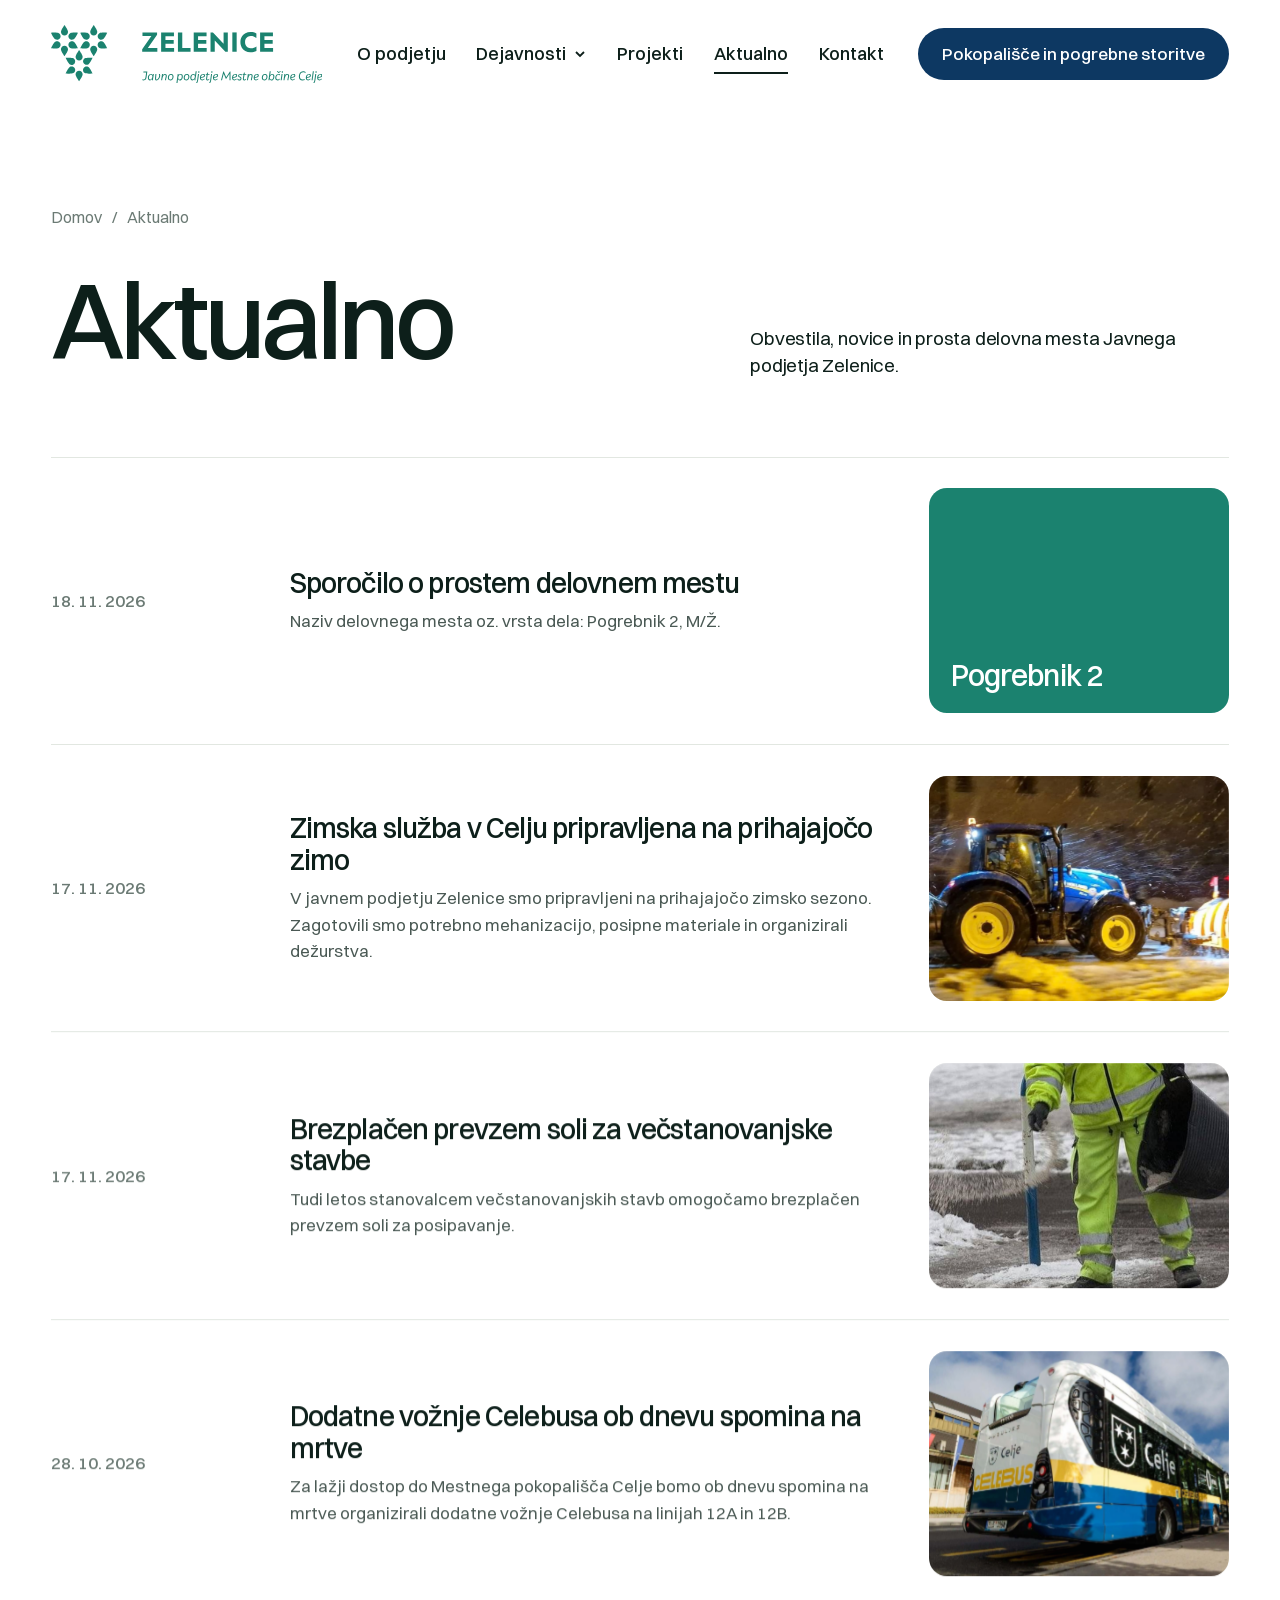
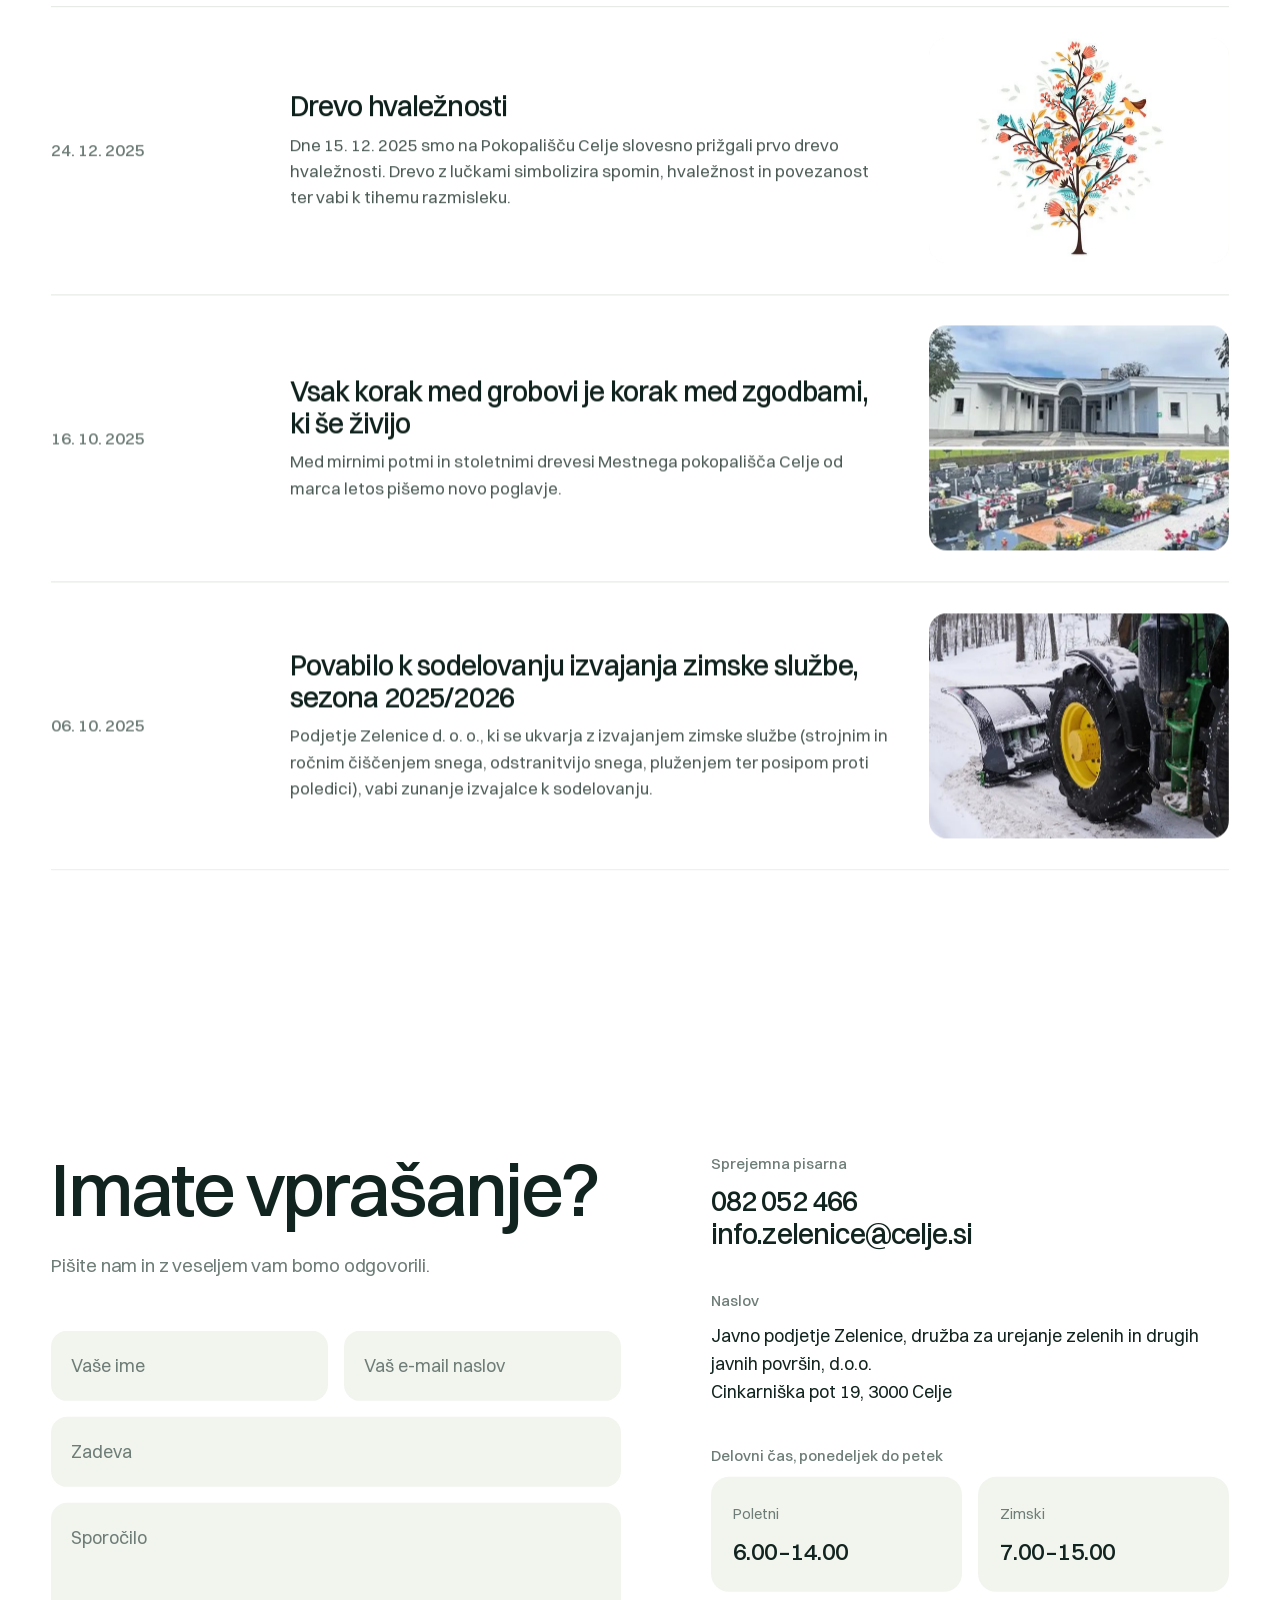
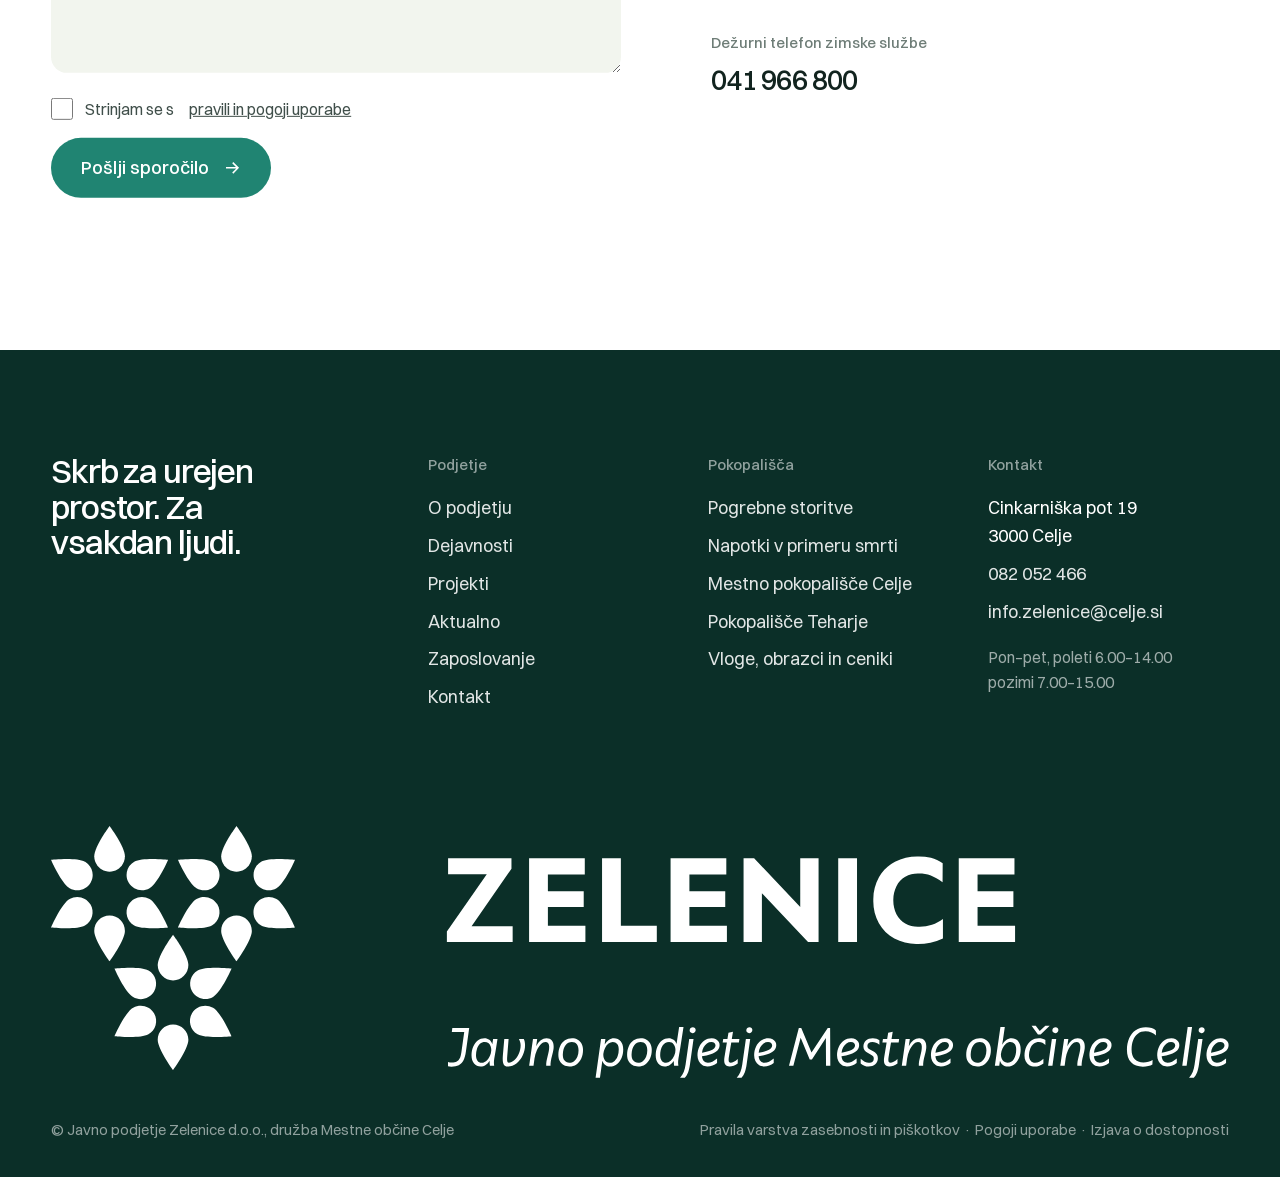
==== site/aktualno.html @ 33d01245 "Zelenice website redesign pitch Static multi-page site (home, o podjetju, dejavnosti, projekti, aktu" ====
<!doctype html>
<html lang="sl" class="no-js">
<head>
<meta charset="utf-8">
<meta name="viewport" content="width=device-width,initial-scale=1">
<title>Aktualno · Zelenice</title>
<meta name="description" content="Javno podjetje Zelenice d.o.o., družba Mestne občine Celje za urejanje zelenih in javnih površin.">
<meta name="robots" content="noindex">
<link rel="icon" href="assets/img/favicon.svg" type="image/svg+xml">
<link rel="preload" href="assets/fonts/switzer-500.woff2" as="font" type="font/woff2" crossorigin>
<link rel="stylesheet" href="assets/css/style.css">
<script>document.documentElement.classList.remove('no-js');if(matchMedia('(prefers-reduced-motion: reduce)').matches)document.documentElement.classList.add('reduce')</script>
</head>
<body class="">

<a class="skip" href="#vsebina" style="position:absolute;left:-9999px">Skoči na vsebino</a>
<header class="hdr light" id="hdr">
  <a class="logo" href="index.html" aria-label="Zelenice, domov"><svg aria-hidden="true" xmlns="http://www.w3.org/2000/svg" viewBox="45.471 58.114 439.482 93.962">
    <g fill="currentColor">
      <path d="M 0,0 11.169,16.065 H 0.336 v 4.46 H 18.078 V 17.607 L 6.91,1.507 h 11.5 v -4.46 l -18.41,0 z" transform="matrix(1.3333333,0,0,-1.3333333,193.20813,97.508533)"/>
      <path d="M 0,0 H 15.592 V -4.561 H 5.262 v -4.665 h 10.03 v -4.427 H 5.265 v -5.266 h 10.5 V -23.48 L 0,-23.48 Z" transform="matrix(1.3333333,0,0,-1.3333333,223.8868,70.140533)"/>
      <path d="m 0,0 h 5.266 v -18.915 h 10.061 v -4.561 H 0 Z" transform="matrix(1.3333333,0,0,-1.3333333,251.12013,70.140533)"/>
      <path d="M 0,0 H 15.6 V -4.561 H 5.27 V -9.226 H 15.3 v -4.427 H 5.268 v -5.266 h 10.5 V -23.48 L 0,-23.48 Z" transform="matrix(1.3333333,0,0,-1.3333333,276.6948,70.140533)"/>
      <path d="M 0,0 V -13.684 H -5.131 V 9.793 H -2.18 L 10.733,-3.891 V 9.793 h 5.131 v -23.477 h -2.952 z" transform="matrix(1.3333333,0,0,-1.3333333,310.7748,83.196533)"/>
      <path d="m 254.443,100.939 h 5.265 V 77.463 h -5.265 z" transform="matrix(1.3333333,0,0,-1.3333333,0,204.724)"/>
      <path d="m 0,0 c -1.822,0.974 -3.324,2.453 -4.326,4.26 -1.076,1.991 -1.614,4.228 -1.56,6.49 -0.049,2.263 0.507,4.497 1.61,6.473 1.043,1.826 2.593,3.311 4.462,4.275 1.992,1.016 4.203,1.528 6.439,1.491 1.219,0.021 2.435,-0.108 3.622,-0.385 1.165,-0.328 2.273,-0.831 3.287,-1.492 l -0.035,-5.367 c -1.01,0.771 -2.114,1.409 -3.285,1.9 C 9.083,18.041 7.89,18.228 6.693,18.198 5.419,18.221 4.163,17.902 3.054,17.275 1.997,16.666 1.141,15.763 0.589,14.675 -0.016,13.458 -0.316,12.111 -0.284,10.752 -0.316,9.392 -0.017,8.045 0.589,6.827 1.141,5.739 1.997,4.836 3.054,4.227 4.163,3.599 5.419,3.281 6.693,3.304 c 2.481,-0.1 4.921,0.659 6.908,2.147 V 0.018 c -1.124,-0.509 -2.296,-0.903 -3.5,-1.174 -1.232,-0.239 -2.485,-0.351 -3.74,-0.335 -2.21,-0.043 -4.396,0.47 -6.356,1.492" transform="matrix(1.3333333,0,0,-1.3333333,360.20547,100.1232)"/>
      <path d="M 0,0 H 15.595 V -4.561 H 5.265 v -4.665 h 10.029 v -4.427 H 5.265 v -5.266 h 10.5 V -23.48 L 0,-23.48 Z" transform="matrix(1.3333333,0,0,-1.3333333,384.24413,70.140533)"/>
      <path d="m 0,0 c 0,-2.37 1.921,-4.292 4.292,-4.292 2.37,0 4.291,1.922 4.291,4.292 0,2.683 -4.292,8.483 -4.292,8.483 C 4.291,8.483 0,2.683 0,0" transform="matrix(1.3333333,0,0,-1.3333333,108.97347,69.424533)"/>
      <path d="m 0,0 c 0,2.37 -1.921,4.292 -4.292,4.292 -2.37,0 -4.291,-1.922 -4.291,-4.292 0,-2.678 4.291,-8.483 4.291,-8.483 0,0 4.292,5.8 4.292,8.483" transform="matrix(1.3333333,0,0,-1.3333333,120.41747,97.264533)"/>
      <path d="m 0,0 c 2.052,1.185 2.755,3.81 1.57,5.862 -1.185,2.052 -3.81,2.755 -5.862,1.57 -2.319,-1.339 -5.2,-7.958 -5.2,-7.958 0,0 7.173,-0.813 9.493,0.525" transform="matrix(1.3333333,0,0,-1.3333333,105.4988,95.2632)"/>
      <path d="m 0,0 c -2.044,-1.199 -2.73,-3.828 -1.531,-5.872 1.188,-2.025 3.781,-2.72 5.822,-1.56 2.32,1.339 5.2,7.958 5.2,7.958 0,0 -7.173,0.813 -9.492,-0.525" transform="matrix(1.3333333,0,0,-1.3333333,123.88813,71.429867)"/>
      <path d="m 0,0 c -2.053,1.186 -4.678,0.483 -5.864,-1.569 -1.185,-2.053 -0.483,-4.678 1.57,-5.864 2.319,-1.339 9.492,-0.525 9.492,-0.525 0,0 -2.882,6.619 -5.2,7.958" transform="matrix(1.3333333,0,0,-1.3333333,129.61347,85.352533)"/>
      <path d="m 0,0 c 2.052,-1.185 4.677,-0.482 5.862,1.57 1.185,2.052 0.482,4.677 -1.57,5.862 -2.32,1.339 -9.493,0.525 -9.493,0.525 0,0 2.882,-6.619 5.2,-7.958" transform="matrix(1.3333333,0,0,-1.3333333,99.776133,81.340533)"/>
      <path d="m 0,0 c 0,-2.37 1.921,-4.292 4.292,-4.292 2.37,0 4.291,1.922 4.291,4.292 0,2.678 -4.292,8.483 -4.292,8.483 C 4.291,8.483 0,2.683 0,0" transform="matrix(1.3333333,0,0,-1.3333333,85.2868,110.03387)"/>
      <path d="m 0,0 c 0,2.37 -1.921,4.292 -4.292,4.292 -2.37,0 -4.291,-1.922 -4.291,-4.292 0,-2.678 4.292,-8.484 4.292,-8.484 0,0 4.291,5.806 4.291,8.484" transform="matrix(1.3333333,0,0,-1.3333333,96.7308,137.8792)"/>
      <path d="m 0,0 c 2.06,1.171 2.781,3.79 1.61,5.851 -1.17,2.06 -3.79,2.781 -5.85,1.61 -0.017,-0.009 -0.034,-0.019 -0.051,-0.029 -2.32,-1.339 -5.2,-7.958 -5.2,-7.958 0,0 7.173,-0.813 9.492,0.525" transform="matrix(1.3333333,0,0,-1.3333333,81.812133,135.87387)"/>
      <path d="m 0,0 c -2.044,-1.199 -2.729,-3.828 -1.531,-5.872 1.188,-2.025 3.781,-2.72 5.822,-1.56 2.32,1.339 5.2,7.958 5.2,7.958 0,0 -7.173,0.813 -9.492,-0.525" transform="matrix(1.3333333,0,0,-1.3333333,100.2068,112.0392)"/>
      <path d="m 0,0 c -2.044,1.199 -4.673,0.514 -5.872,-1.531 -1.199,-2.044 -0.514,-4.673 1.53,-5.872 0.017,-0.01 0.034,-0.019 0.051,-0.029 2.32,-1.339 9.492,-0.525 9.492,-0.525 0,0 -2.882,6.619 -5.2,7.958" transform="matrix(1.3333333,0,0,-1.3333333,105.92813,125.96187)"/>
      <path d="M 0,0 C 2.044,-1.199 4.673,-0.514 5.872,1.53 7.071,3.575 6.386,6.204 4.342,7.403 4.325,7.413 4.308,7.422 4.291,7.432 1.972,8.771 -5.201,7.957 -5.201,7.957 c 0,0 2.882,-6.618 5.2,-7.958" transform="matrix(1.3333333,0,0,-1.3333333,76.0908,121.9512)"/>
      <path d="m 0,0 c 0,-2.37 1.921,-4.292 4.292,-4.292 2.37,0 4.291,1.922 4.291,4.292 0,2.683 -4.291,8.483 -4.291,8.483 C 4.292,8.483 0,2.683 0,0" transform="matrix(1.3333333,0,0,-1.3333333,61.601467,69.424533)"/>
      <path d="M 0,0 C 0,2.37 -1.921,4.292 -4.291,4.292 -6.662,4.292 -8.583,2.37 -8.583,0 c 0,-2.678 4.292,-8.483 4.292,-8.483 0,0 4.291,5.8 4.291,8.483" transform="matrix(1.3333333,0,0,-1.3333333,73.045467,97.264533)"/>
      <path d="m 0,0 c 2.053,1.185 2.756,3.81 1.57,5.863 -1.185,2.052 -3.809,2.755 -5.862,1.57 -2.318,-1.339 -5.2,-7.958 -5.2,-7.958 0,0 7.173,-0.813 9.492,0.525" transform="matrix(1.3333333,0,0,-1.3333333,58.1268,95.2632)"/>
      <path d="m 0,0 c -2.052,-1.185 -2.755,-3.81 -1.57,-5.862 1.185,-2.052 3.81,-2.755 5.862,-1.57 2.319,1.339 5.2,7.958 5.2,7.958 0,0 -7.173,0.813 -9.493,-0.525" transform="matrix(1.3333333,0,0,-1.3333333,76.521467,71.429867)"/>
      <path d="m 0,0 c -2.052,1.185 -4.677,0.482 -5.862,-1.57 -1.185,-2.052 -0.482,-4.677 1.57,-5.862 2.32,-1.339 9.493,-0.525 9.493,-0.525 0,0 -2.882,6.619 -5.2,7.958" transform="matrix(1.3333333,0,0,-1.3333333,82.2428,85.352533)"/>
      <path d="M 0,0 C 2.044,-1.199 4.673,-0.514 5.872,1.531 7.071,3.575 6.386,6.204 4.342,7.403 4.325,7.413 4.308,7.422 4.291,7.432 1.973,8.771 -5.2,7.957 -5.2,7.957 c 0,0 2.882,-6.619 5.2,-7.958" transform="matrix(1.3333333,0,0,-1.3333333,52.404133,81.340533)"/>
      <path d="m 0,0 v 1.163 c 0.342,-0.11 0.705,-0.166 1.087,-0.166 0.564,0 1.022,0.096 1.375,0.287 0.352,0.192 0.629,0.496 0.831,0.914 0.201,0.418 0.352,0.99 0.453,1.714 l 0.8,5.68 H 1.072 l 0.136,1.073 H 5.937 L 5.015,4.094 C 4.874,3.026 4.64,2.186 4.312,1.571 3.985,0.957 3.552,0.519 3.013,0.257 2.475,-0.005 1.787,-0.136 0.952,-0.136 0.579,-0.136 0.262,-0.091 0,0" transform="matrix(1.3333333,0,0,-1.3333333,193.62427,147.74627)"/>
      <path d="M 0,0 C 0.483,0.523 0.816,1.143 0.997,1.858 L 1.103,2.553 1.118,2.795 C 1.118,3.177 1.047,3.54 0.907,3.882 0.766,4.225 0.559,4.502 0.287,4.713 0.015,4.925 -0.307,5.03 -0.68,5.03 -1.213,5.03 -1.667,4.858 -2.039,4.517 -2.412,4.174 -2.691,3.719 -2.877,3.149 -3.064,2.58 -3.157,1.964 -3.157,1.299 c 0,-0.624 0.136,-1.128 0.408,-1.511 0.272,-0.383 0.66,-0.573 1.163,-0.573 0.574,0 1.103,0.262 1.586,0.785 m -3.701,-1.005 c -0.473,0.56 -0.71,1.322 -0.71,2.289 0,0.866 0.154,1.666 0.461,2.402 0.307,0.735 0.735,1.319 1.284,1.752 0.549,0.433 1.176,0.65 1.881,0.65 0.523,0 0.974,-0.147 1.352,-0.439 0.377,-0.292 0.657,-0.7 0.838,-1.223 L 1.632,5.892 H 2.855 L 2.417,3.036 C 2.327,2.492 2.23,1.948 2.13,1.405 2.06,1.012 1.997,0.635 1.941,0.271 1.886,-0.091 1.858,-0.418 1.858,-0.71 c 0,-0.332 0.025,-0.644 0.076,-0.936 H 0.74 c -0.06,0.352 -0.09,0.705 -0.09,1.057 l 0.015,0.362 C 0.353,-0.73 -0.02,-1.125 -0.453,-1.412 c -0.433,-0.287 -0.906,-0.431 -1.42,-0.431 -0.745,0 -1.355,0.28 -1.828,0.838" transform="matrix(1.3333333,0,0,-1.3333333,208.2864,145.42987)"/>
      <path d="m 0,0 c -0.211,0.337 -0.317,0.889 -0.317,1.653 0,0.292 0.015,0.625 0.045,0.997 L 0.121,7.213 H 1.329 L 0.967,2.65 C 0.926,2.218 0.906,1.83 0.906,1.487 0.906,1.145 0.944,0.9 1.02,0.755 1.095,0.608 1.224,0.536 1.405,0.536 c 0.483,0 0.982,0.227 1.495,0.68 0.514,0.453 0.942,1.057 1.284,1.812 0.342,0.755 0.514,1.551 0.514,2.387 0,0.584 -0.156,1.183 -0.469,1.798 H 5.574 C 5.815,6.719 5.937,6.149 5.937,5.506 5.937,4.519 5.722,3.56 5.294,2.628 4.866,1.696 4.275,0.941 3.52,0.362 2.764,-0.217 1.928,-0.507 1.012,-0.507 0.549,-0.507 0.211,-0.338 0,0" transform="matrix(1.3333333,0,0,-1.3333333,214.46933,147.1916)"/>
      <path d="M 0,0 H 1.178 L 0.892,-2.07 c 0.362,0.725 0.79,1.284 1.283,1.676 0.494,0.394 1.033,0.59 1.617,0.59 0.654,0 1.15,-0.204 1.488,-0.612 C 5.617,-0.823 5.786,-1.385 5.786,-2.1 5.786,-2.473 5.753,-2.833 5.687,-3.18 5.622,-3.527 5.514,-3.988 5.363,-4.562 5.202,-5.187 5.081,-5.718 5,-6.156 4.919,-6.594 4.889,-7.055 4.91,-7.538 H 3.701 c -0.02,0.463 0.005,0.893 0.076,1.292 0.07,0.397 0.181,0.893 0.332,1.487 0.141,0.534 0.246,0.988 0.317,1.36 0.071,0.373 0.106,0.765 0.106,1.178 0,0.907 -0.358,1.36 -1.073,1.36 -0.413,0 -0.831,-0.209 -1.253,-0.627 C 1.783,-1.906 1.41,-2.47 1.088,-3.18 0.766,-3.89 0.544,-4.668 0.423,-5.514 L 0.151,-7.538 h -1.223 z" transform="matrix(1.3333333,0,0,-1.3333333,225.34493,137.5744)"/>
      <path d="M 0,0 C 0.393,0.297 0.7,0.707 0.922,1.231 1.143,1.755 1.254,2.334 1.254,2.968 1.254,3.684 1.098,4.262 0.786,4.705 0.474,5.148 0.01,5.37 -0.604,5.37 -1.339,5.37 -1.933,5.061 -2.386,4.441 -2.84,3.821 -3.091,2.998 -3.142,1.972 c -0.03,-0.716 0.114,-1.297 0.431,-1.745 0.317,-0.449 0.778,-0.672 1.382,-0.672 0.493,0 0.936,0.148 1.329,0.445 m -2.908,-1.103 c -0.468,0.267 -0.833,0.647 -1.095,1.141 -0.262,0.493 -0.393,1.077 -0.393,1.752 0,0.897 0.162,1.694 0.484,2.395 0.322,0.699 0.773,1.248 1.352,1.646 0.579,0.398 1.241,0.597 1.986,0.597 0.604,0 1.138,-0.134 1.601,-0.401 C 1.49,5.76 1.853,5.375 2.115,4.871 2.377,4.368 2.508,3.784 2.508,3.119 2.508,2.243 2.347,1.452 2.024,0.748 1.702,0.043 1.251,-0.509 0.672,-0.906 0.093,-1.305 -0.564,-1.503 -1.299,-1.503 c -0.604,0 -1.14,0.134 -1.609,0.4" transform="matrix(1.3333333,0,0,-1.3333333,240.67173,145.88293)"/>
      <path d="M 0,0 C 0.377,0.342 0.665,0.795 0.861,1.359 1.058,1.923 1.156,2.542 1.156,3.217 1.156,3.842 1.009,4.345 0.717,4.728 0.425,5.11 0.013,5.302 -0.521,5.302 -0.924,5.302 -1.317,5.153 -1.699,4.856 -2.082,4.559 -2.404,4.156 -2.666,3.647 -2.928,3.139 -3.089,2.583 -3.149,1.979 -3.16,1.918 -3.165,1.822 -3.165,1.691 c 0,-0.373 0.071,-0.727 0.212,-1.064 0.141,-0.338 0.347,-0.612 0.619,-0.823 0.272,-0.212 0.594,-0.318 0.967,-0.318 0.534,0 0.99,0.171 1.367,0.514 m -2.598,-1.148 c -0.378,0.282 -0.657,0.674 -0.839,1.178 l -0.664,-4.743 h -1.224 l 1.526,10.876 h 1.223 L -2.787,4.606 c 0.312,0.544 0.69,0.972 1.133,1.285 0.443,0.312 0.937,0.468 1.48,0.468 0.776,0 1.4,-0.28 1.873,-0.838 C 2.172,4.962 2.409,4.193 2.409,3.217 2.409,2.351 2.253,1.553 1.941,0.823 1.629,0.093 1.191,-0.489 0.627,-0.922 0.063,-1.354 -0.572,-1.571 -1.276,-1.571 c -0.504,0 -0.945,0.14 -1.322,0.423" transform="matrix(1.3333333,0,0,-1.3333333,255.80787,145.79187)"/>
      <path d="M 0,0 C 0.393,0.297 0.7,0.707 0.922,1.231 1.143,1.755 1.254,2.334 1.254,2.968 1.254,3.684 1.098,4.262 0.785,4.705 0.474,5.148 0.01,5.37 -0.604,5.37 -1.339,5.37 -1.933,5.061 -2.386,4.441 -2.84,3.821 -3.091,2.998 -3.142,1.972 c -0.03,-0.716 0.114,-1.297 0.431,-1.745 0.317,-0.449 0.778,-0.672 1.382,-0.672 0.493,0 0.936,0.148 1.329,0.445 m -2.908,-1.103 c -0.468,0.267 -0.833,0.647 -1.095,1.141 -0.262,0.493 -0.393,1.077 -0.393,1.752 0,0.897 0.162,1.694 0.484,2.395 0.322,0.699 0.773,1.248 1.352,1.646 0.579,0.398 1.241,0.597 1.986,0.597 0.604,0 1.138,-0.134 1.601,-0.401 C 1.49,5.76 1.853,5.375 2.115,4.871 2.377,4.368 2.508,3.784 2.508,3.119 2.508,2.243 2.347,1.452 2.024,0.748 1.702,0.043 1.251,-0.509 0.672,-0.906 0.094,-1.305 -0.564,-1.503 -1.299,-1.503 c -0.604,0 -1.14,0.134 -1.609,0.4" transform="matrix(1.3333333,0,0,-1.3333333,266.33067,145.88293)"/>
      <path d="m 0,0 c -0.429,-0.716 -0.643,-1.602 -0.643,-2.659 0,-0.624 0.144,-1.128 0.431,-1.511 0.287,-0.383 0.688,-0.573 1.201,-0.573 0.463,0 0.899,0.183 1.307,0.551 0.408,0.368 0.732,0.831 0.975,1.389 0.241,0.56 0.362,1.106 0.362,1.64 0,0.594 -0.161,1.115 -0.484,1.563 C 2.827,0.848 2.389,1.072 1.835,1.072 1.039,1.072 0.428,0.715 0,0 M 3.104,1.691 C 3.486,1.399 3.764,0.997 3.935,0.483 L 4.146,1.934 4.66,5.271 H 5.884 L 4.932,-0.922 C 4.861,-1.354 4.761,-1.929 4.63,-2.644 4.539,-3.127 4.474,-3.513 4.434,-3.8 4.393,-4.086 4.373,-4.376 4.373,-4.668 c 0,-0.241 0.024,-0.554 0.075,-0.936 H 3.255 C 3.194,-5.131 3.164,-4.673 3.164,-4.229 2.842,-4.724 2.467,-5.108 2.039,-5.386 1.611,-5.662 1.146,-5.801 0.642,-5.801 c -0.755,0 -1.368,0.28 -1.835,0.838 -0.469,0.56 -0.703,1.327 -0.703,2.304 0,0.856 0.154,1.651 0.46,2.387 0.308,0.735 0.739,1.319 1.292,1.752 0.554,0.433 1.183,0.65 1.888,0.65 0.524,0 0.977,-0.147 1.36,-0.439" transform="matrix(1.3333333,0,0,-1.3333333,273.67307,140.15253)"/>
      <path d="m 0,0 c -0.151,0.146 -0.227,0.325 -0.227,0.536 0,0.262 0.091,0.481 0.272,0.657 0.182,0.176 0.393,0.265 0.635,0.265 0.221,0 0.408,-0.076 0.558,-0.227 C 1.39,1.08 1.465,0.898 1.465,0.687 1.465,0.425 1.375,0.209 1.193,0.038 1.012,-0.134 0.801,-0.219 0.559,-0.219 0.337,-0.219 0.151,-0.146 0,0 m -1.889,-11.064 c 0.243,0.573 0.418,1.252 0.53,2.039 l 1.011,7.19 h 1.209 l -0.982,-7.01 c -0.131,-0.946 -0.305,-1.714 -0.521,-2.302 -0.216,-0.59 -0.526,-1.106 -0.929,-1.549 h -1.344 c 0.443,0.513 0.785,1.057 1.026,1.632" transform="matrix(1.3333333,0,0,-1.3333333,284.1144,135.12773)"/>
      <path d="M 0,0 C 1.027,0.382 1.541,0.876 1.541,1.479 1.541,1.741 1.442,1.971 1.246,2.167 1.05,2.363 0.761,2.462 0.378,2.462 -0.075,2.462 -0.488,2.331 -0.861,2.069 -1.233,1.807 -1.541,1.447 -1.782,0.989 -2.024,0.53 -2.175,0.02 -2.235,-0.544 -1.329,-0.413 -0.584,-0.232 0,0 m -2.991,1.147 c 0.343,0.726 0.816,1.302 1.42,1.73 0.604,0.428 1.284,0.643 2.04,0.643 0.472,0 0.876,-0.094 1.208,-0.281 C 2.009,3.054 2.261,2.814 2.432,2.522 2.604,2.23 2.688,1.918 2.688,1.586 2.688,1.002 2.487,0.503 2.085,0.09 1.682,-0.323 1.047,-0.68 0.182,-0.982 -0.544,-1.224 -1.354,-1.41 -2.251,-1.541 c 0.061,-0.584 0.237,-1.032 0.529,-1.345 0.292,-0.312 0.669,-0.468 1.133,-0.468 0.423,0 0.841,0.106 1.254,0.318 0.412,0.211 0.851,0.498 1.314,0.86 V -3.444 C 1.214,-4.089 0.308,-4.411 -0.74,-4.411 c -0.534,0 -1.01,0.136 -1.428,0.408 -0.418,0.272 -0.745,0.649 -0.981,1.133 -0.237,0.483 -0.355,1.032 -0.355,1.646 0,0.856 0.171,1.647 0.513,2.371" transform="matrix(1.3333333,0,0,-1.3333333,291.40613,142.00533)"/>
      <path d="m 0,0 c 0,-0.271 0.045,-0.471 0.136,-0.597 0.091,-0.126 0.236,-0.188 0.438,-0.188 0.544,0 1.203,0.352 1.979,1.056 V -0.967 C 2.2,-1.238 1.825,-1.45 1.428,-1.602 1.029,-1.752 0.635,-1.828 0.241,-1.828 c -0.986,0 -1.479,0.574 -1.479,1.723 0,0.301 0.024,0.598 0.075,0.89 l 0.68,4.11 h -1.179 l 0.151,0.997 h 1.179 L -0.046,7.598 1.224,7.915 0.892,5.892 H 3.021 L 2.885,4.895 H 0.74 L 0.061,0.755 C 0.02,0.483 0,0.231 0,0" transform="matrix(1.3333333,0,0,-1.3333333,298.354,145.42987)"/>
      <path d="m 0,0 c -0.151,0.146 -0.227,0.325 -0.227,0.536 0,0.262 0.091,0.481 0.272,0.657 0.182,0.176 0.393,0.265 0.635,0.265 0.221,0 0.408,-0.076 0.558,-0.227 C 1.39,1.08 1.465,0.898 1.465,0.687 1.465,0.425 1.375,0.209 1.193,0.038 1.012,-0.134 0.801,-0.219 0.559,-0.219 0.337,-0.219 0.151,-0.146 0,0 m -1.889,-11.064 c 0.243,0.573 0.418,1.252 0.53,2.039 l 1.011,7.19 h 1.209 l -0.982,-7.01 c -0.131,-0.946 -0.305,-1.714 -0.521,-2.302 -0.216,-0.59 -0.526,-1.106 -0.929,-1.549 h -1.344 c 0.443,0.513 0.785,1.057 1.026,1.632" transform="matrix(1.3333333,0,0,-1.3333333,305.2616,135.12773)"/>
      <path d="M 0,0 C 1.027,0.382 1.541,0.876 1.541,1.479 1.541,1.741 1.442,1.971 1.246,2.167 1.05,2.363 0.761,2.462 0.378,2.462 -0.075,2.462 -0.488,2.331 -0.861,2.069 -1.233,1.807 -1.541,1.447 -1.782,0.989 -2.024,0.53 -2.175,0.02 -2.235,-0.544 -1.329,-0.413 -0.584,-0.232 0,0 m -2.991,1.147 c 0.343,0.726 0.816,1.302 1.42,1.73 0.604,0.428 1.284,0.643 2.04,0.643 0.472,0 0.876,-0.094 1.208,-0.281 C 2.009,3.054 2.261,2.814 2.432,2.522 2.604,2.23 2.688,1.918 2.688,1.586 2.688,1.002 2.487,0.503 2.085,0.09 1.682,-0.323 1.047,-0.68 0.182,-0.982 -0.544,-1.224 -1.354,-1.41 -2.251,-1.541 c 0.061,-0.584 0.237,-1.032 0.529,-1.345 0.292,-0.312 0.669,-0.468 1.133,-0.468 0.423,0 0.841,0.106 1.254,0.318 0.412,0.211 0.851,0.498 1.314,0.86 V -3.444 C 1.214,-4.089 0.308,-4.411 -0.74,-4.411 c -0.534,0 -1.01,0.136 -1.428,0.408 -0.418,0.272 -0.745,0.649 -0.981,1.133 -0.237,0.483 -0.355,1.032 -0.355,1.646 0,0.856 0.171,1.647 0.513,2.371" transform="matrix(1.3333333,0,0,-1.3333333,312.5532,142.00533)"/>
      <path d="m 0,0 -3.897,-5.981 h -0.62 l -2.538,6.056 -2.039,-7.854 h -1.223 l 2.749,10.574 h 0.68 l 2.869,-6.873 4.547,6.873 H 1.193 L 1.254,-7.779 H 0.045 Z" transform="matrix(1.3333333,0,0,-1.3333333,334.64707,137.2528)"/>
      <path d="M 0,0 C 1.027,0.382 1.541,0.876 1.541,1.479 1.541,1.741 1.442,1.971 1.246,2.167 1.05,2.363 0.761,2.462 0.378,2.462 -0.075,2.462 -0.488,2.331 -0.861,2.069 -1.233,1.807 -1.541,1.447 -1.782,0.989 -2.024,0.53 -2.175,0.02 -2.235,-0.544 -1.329,-0.413 -0.584,-0.232 0,0 m -2.991,1.147 c 0.343,0.726 0.816,1.302 1.42,1.73 0.604,0.428 1.284,0.643 2.04,0.643 0.472,0 0.876,-0.094 1.208,-0.281 C 2.009,3.054 2.261,2.814 2.432,2.522 2.604,2.23 2.688,1.918 2.688,1.586 2.688,1.002 2.487,0.503 2.085,0.09 1.682,-0.323 1.047,-0.68 0.182,-0.982 -0.544,-1.224 -1.354,-1.41 -2.251,-1.541 c 0.061,-0.584 0.237,-1.032 0.529,-1.345 0.292,-0.312 0.669,-0.468 1.133,-0.468 0.423,0 0.841,0.106 1.254,0.318 0.412,0.211 0.851,0.498 1.314,0.86 V -3.444 C 1.214,-4.089 0.308,-4.411 -0.74,-4.411 c -0.534,0 -1.01,0.136 -1.428,0.408 -0.418,0.272 -0.745,0.649 -0.981,1.133 -0.237,0.483 -0.355,1.032 -0.355,1.646 0,0.856 0.171,1.647 0.513,2.371" transform="matrix(1.3333333,0,0,-1.3333333,343.48813,142.00533)"/>
      <path d="m 0,0 c 0.403,-0.212 0.796,-0.317 1.179,-0.317 0.453,0 0.795,0.102 1.027,0.309 0.232,0.206 0.348,0.486 0.348,0.838 0,0.273 -0.064,0.491 -0.19,0.657 C 2.238,1.653 2.004,1.832 1.662,2.023 L 0.937,2.416 c -0.443,0.252 -0.768,0.512 -0.974,0.778 -0.207,0.267 -0.31,0.618 -0.31,1.05 0,0.695 0.237,1.254 0.71,1.677 0.473,0.423 1.113,0.635 1.918,0.635 0.363,0 0.71,-0.053 1.042,-0.16 0.333,-0.105 0.6,-0.244 0.801,-0.415 V 4.728 C 3.53,5.251 2.881,5.513 2.176,5.513 1.742,5.513 1.4,5.409 1.148,5.203 0.896,4.997 0.771,4.732 0.771,4.41 0.771,4.179 0.821,3.989 0.922,3.844 1.022,3.698 1.209,3.55 1.48,3.398 L 2.251,2.96 C 2.785,2.658 3.16,2.358 3.377,2.062 3.593,1.765 3.701,1.384 3.701,0.921 3.701,0.227 3.46,-0.33 2.977,-0.748 2.493,-1.166 1.863,-1.375 1.088,-1.375 c -0.402,0 -0.798,0.081 -1.186,0.241 -0.387,0.161 -0.727,0.368 -1.019,0.62 V 0.8 C -0.775,0.478 -0.402,0.211 0,0" transform="matrix(1.3333333,0,0,-1.3333333,349.12747,146.0536)"/>
      <path d="m 0,0 c 0,-0.271 0.045,-0.471 0.136,-0.597 0.091,-0.126 0.236,-0.188 0.438,-0.188 0.544,0 1.203,0.352 1.979,1.056 V -0.967 C 2.2,-1.238 1.825,-1.45 1.428,-1.602 1.029,-1.752 0.635,-1.828 0.241,-1.828 c -0.986,0 -1.479,0.574 -1.479,1.723 0,0.301 0.024,0.598 0.075,0.89 l 0.68,4.11 h -1.179 l 0.151,0.997 h 1.179 L -0.046,7.598 1.224,7.915 0.892,5.892 H 3.021 L 2.885,4.895 H 0.74 L 0.061,0.755 C 0.02,0.483 0,0.231 0,0" transform="matrix(1.3333333,0,0,-1.3333333,357.96987,145.42987)"/>
      <path d="M 0,0 H 1.179 L 0.892,-2.07 c 0.362,0.725 0.79,1.284 1.284,1.676 0.493,0.394 1.032,0.59 1.616,0.59 0.654,0 1.15,-0.204 1.487,-0.612 C 5.617,-0.823 5.786,-1.385 5.786,-2.1 5.786,-2.473 5.753,-2.833 5.687,-3.18 5.622,-3.527 5.514,-3.988 5.362,-4.562 5.201,-5.187 5.081,-5.718 5,-6.156 4.92,-6.594 4.89,-7.055 4.909,-7.538 H 3.701 c -0.02,0.463 0.005,0.893 0.075,1.292 0.071,0.397 0.182,0.893 0.333,1.487 0.141,0.534 0.246,0.988 0.317,1.36 0.07,0.373 0.106,0.765 0.106,1.178 0,0.907 -0.358,1.36 -1.073,1.36 -0.413,0 -0.83,-0.209 -1.253,-0.627 C 1.782,-1.906 1.41,-2.47 1.088,-3.18 0.766,-3.89 0.544,-4.668 0.423,-5.514 L 0.151,-7.538 h -1.223 z" transform="matrix(1.3333333,0,0,-1.3333333,364.414,137.5744)"/>
      <path d="M 0,0 C 1.027,0.382 1.541,0.876 1.541,1.479 1.541,1.741 1.442,1.971 1.246,2.167 1.05,2.363 0.761,2.462 0.378,2.462 -0.075,2.462 -0.488,2.331 -0.861,2.069 -1.233,1.807 -1.541,1.447 -1.782,0.989 -2.024,0.53 -2.175,0.02 -2.235,-0.544 -1.329,-0.413 -0.584,-0.232 0,0 m -2.991,1.147 c 0.343,0.726 0.816,1.302 1.42,1.73 0.604,0.428 1.284,0.643 2.04,0.643 0.472,0 0.876,-0.094 1.208,-0.281 C 2.009,3.054 2.261,2.814 2.432,2.522 2.604,2.23 2.688,1.918 2.688,1.586 2.688,1.002 2.487,0.503 2.085,0.09 1.682,-0.323 1.047,-0.68 0.182,-0.982 -0.544,-1.224 -1.354,-1.41 -2.251,-1.541 c 0.061,-0.584 0.237,-1.032 0.529,-1.345 0.292,-0.312 0.669,-0.468 1.133,-0.468 0.423,0 0.841,0.106 1.254,0.318 0.412,0.211 0.851,0.498 1.314,0.86 V -3.444 C 1.214,-4.089 0.308,-4.411 -0.74,-4.411 c -0.534,0 -1.01,0.136 -1.428,0.408 -0.418,0.272 -0.745,0.649 -0.981,1.133 -0.237,0.483 -0.355,1.032 -0.355,1.646 0,0.856 0.171,1.647 0.513,2.371" transform="matrix(1.3333333,0,0,-1.3333333,378.5324,142.00533)"/>
      <path d="M 0,0 C 0.393,0.297 0.7,0.707 0.922,1.231 1.143,1.755 1.254,2.334 1.254,2.968 1.254,3.684 1.098,4.262 0.786,4.705 0.474,5.148 0.01,5.37 -0.604,5.37 -1.339,5.37 -1.934,5.061 -2.387,4.441 -2.84,3.821 -3.092,2.998 -3.142,1.972 c -0.03,-0.716 0.114,-1.297 0.431,-1.745 0.317,-0.449 0.777,-0.672 1.382,-0.672 0.493,0 0.936,0.148 1.329,0.445 m -2.907,-1.103 c -0.469,0.267 -0.834,0.647 -1.096,1.141 -0.262,0.493 -0.393,1.077 -0.393,1.752 0,0.897 0.162,1.694 0.484,2.395 0.322,0.699 0.772,1.248 1.351,1.646 0.58,0.398 1.242,0.597 1.987,0.597 0.604,0 1.138,-0.134 1.601,-0.401 C 1.49,5.76 1.853,5.375 2.115,4.871 2.377,4.368 2.508,3.784 2.508,3.119 2.508,2.243 2.347,1.452 2.024,0.748 1.702,0.043 1.251,-0.509 0.673,-0.906 c -0.58,-0.399 -1.236,-0.597 -1.972,-0.597 -0.604,0 -1.14,0.134 -1.608,0.4" transform="matrix(1.3333333,0,0,-1.3333333,392.89187,145.88293)"/>
      <path d="M 0,0 C 0.429,0.715 0.643,1.602 0.643,2.658 0.643,3.283 0.501,3.786 0.22,4.169 -0.062,4.552 -0.466,4.743 -0.989,4.743 -1.433,4.743 -1.845,4.582 -2.228,4.26 -2.61,3.938 -2.923,3.52 -3.164,3.006 -3.406,2.492 -3.557,1.964 -3.617,1.42 -3.628,1.359 -3.633,1.273 -3.633,1.163 c 0,-0.373 0.07,-0.73 0.212,-1.072 0.141,-0.343 0.348,-0.622 0.619,-0.839 0.273,-0.217 0.594,-0.324 0.967,-0.324 0.796,0 1.407,0.357 1.835,1.072 m -3.073,-1.707 c -0.383,0.282 -0.66,0.68 -0.831,1.193 l -0.197,-1.42 h -1.223 l 1.555,10.876 h 1.224 L -3.028,5.604 -3.285,4.003 c 0.312,0.554 0.695,0.992 1.148,1.314 0.453,0.323 0.951,0.484 1.495,0.484 0.756,0 1.368,-0.28 1.835,-0.839 C 1.662,4.403 1.896,3.635 1.896,2.658 1.896,1.792 1.742,0.994 1.436,0.265 1.128,-0.466 0.7,-1.048 0.151,-1.48 c -0.548,-0.433 -1.175,-0.65 -1.88,-0.65 -0.514,0 -0.961,0.141 -1.344,0.423" transform="matrix(1.3333333,0,0,-1.3333333,404.82533,145.04707)"/>
      <path d="M 0,0 H 1.179 L 2.281,-1.511 3.853,0 H 5.076 L 2.523,-2.478 h -0.74 z m 0.831,-11.45 c -0.554,0 -1.045,0.131 -1.473,0.392 -0.427,0.262 -0.757,0.622 -0.989,1.08 -0.232,0.458 -0.348,0.975 -0.348,1.549 0,0.907 0.169,1.735 0.506,2.485 0.338,0.75 0.811,1.341 1.42,1.775 0.61,0.433 1.307,0.649 2.093,0.649 0.352,0 0.689,-0.045 1.012,-0.136 0.322,-0.09 0.594,-0.222 0.815,-0.393 v -1.344 c -0.271,0.282 -0.551,0.489 -0.838,0.62 -0.287,0.13 -0.612,0.196 -0.974,0.196 -0.565,0 -1.058,-0.169 -1.481,-0.506 -0.423,-0.338 -0.745,-0.788 -0.967,-1.353 -0.221,-0.563 -0.332,-1.172 -0.332,-1.827 0,-0.634 0.157,-1.148 0.468,-1.541 0.313,-0.392 0.731,-0.589 1.254,-0.589 0.434,0 0.828,0.09 1.187,0.272 0.356,0.182 0.732,0.469 1.125,0.861 v -1.314 C 2.613,-11.158 1.788,-11.45 0.831,-11.45" transform="matrix(1.3333333,0,0,-1.3333333,411.42173,132.62)"/>
      <path d="m 0,0 c -0.156,0.146 -0.234,0.325 -0.234,0.536 0,0.262 0.09,0.481 0.271,0.657 C 0.219,1.369 0.431,1.458 0.672,1.458 0.894,1.458 1.08,1.382 1.23,1.231 1.382,1.08 1.457,0.898 1.457,0.687 1.457,0.425 1.369,0.209 1.193,0.038 1.017,-0.134 0.808,-0.219 0.566,-0.219 0.345,-0.219 0.155,-0.146 0,0 m -0.37,-1.835 h 1.224 l -1.058,-7.538 h -1.224 z" transform="matrix(1.3333333,0,0,-1.3333333,419.48813,135.12773)"/>
      <path d="M 0,0 H 1.179 L 0.892,-2.07 c 0.362,0.725 0.79,1.284 1.284,1.676 0.493,0.394 1.032,0.59 1.616,0.59 0.654,0 1.15,-0.204 1.487,-0.612 C 5.617,-0.823 5.786,-1.385 5.786,-2.1 5.786,-2.473 5.753,-2.833 5.687,-3.18 5.622,-3.527 5.514,-3.988 5.362,-4.562 5.201,-5.187 5.081,-5.718 5,-6.156 4.92,-6.594 4.89,-7.055 4.909,-7.538 H 3.701 c -0.02,0.463 0.005,0.893 0.075,1.292 0.071,0.397 0.182,0.893 0.333,1.487 0.141,0.534 0.246,0.988 0.317,1.36 0.07,0.373 0.106,0.765 0.106,1.178 0,0.907 -0.358,1.36 -1.073,1.36 -0.413,0 -0.83,-0.209 -1.253,-0.627 C 1.782,-1.906 1.41,-2.47 1.088,-3.18 0.766,-3.89 0.544,-4.668 0.423,-5.514 L 0.151,-7.538 h -1.223 z" transform="matrix(1.3333333,0,0,-1.3333333,423.56627,137.5744)"/>
      <path d="M 0,0 C 1.027,0.382 1.541,0.876 1.541,1.479 1.541,1.741 1.442,1.971 1.246,2.167 1.05,2.363 0.761,2.462 0.378,2.462 -0.075,2.462 -0.488,2.331 -0.861,2.069 -1.233,1.807 -1.541,1.447 -1.782,0.989 -2.024,0.53 -2.175,0.02 -2.235,-0.544 -1.329,-0.413 -0.584,-0.232 0,0 m -2.991,1.147 c 0.343,0.726 0.816,1.302 1.42,1.73 0.604,0.428 1.284,0.643 2.04,0.643 0.472,0 0.876,-0.094 1.208,-0.281 C 2.009,3.054 2.261,2.814 2.432,2.522 2.604,2.23 2.688,1.918 2.688,1.586 2.688,1.002 2.487,0.503 2.085,0.09 1.682,-0.323 1.047,-0.68 0.182,-0.982 -0.544,-1.224 -1.354,-1.41 -2.251,-1.541 c 0.061,-0.584 0.237,-1.032 0.529,-1.345 0.292,-0.312 0.669,-0.468 1.133,-0.468 0.423,0 0.841,0.106 1.254,0.318 0.412,0.211 0.851,0.498 1.314,0.86 V -3.444 C 1.214,-4.089 0.308,-4.411 -0.74,-4.411 c -0.534,0 -1.01,0.136 -1.428,0.408 -0.418,0.272 -0.745,0.649 -0.981,1.133 -0.237,0.483 -0.355,1.032 -0.355,1.646 0,0.856 0.171,1.647 0.513,2.371" transform="matrix(1.3333333,0,0,-1.3333333,437.6848,142.00533)"/>
      <path d="m 0,0 c -1.42,0 -2.518,0.408 -3.293,1.224 -0.775,0.815 -1.163,1.988 -1.163,3.519 0,1.168 0.206,2.231 0.619,3.188 0.413,0.956 1.018,1.712 1.814,2.265 0.794,0.554 1.747,0.831 2.854,0.831 0.614,0 1.163,-0.081 1.647,-0.242 0.483,-0.161 0.876,-0.383 1.178,-0.664 V 8.716 C 3.333,9.038 2.913,9.314 2.395,9.547 1.876,9.778 1.324,9.895 0.74,9.895 -0.096,9.895 -0.808,9.668 -1.397,9.215 -1.986,8.761 -2.427,8.151 -2.719,7.387 -3.011,6.621 -3.157,5.771 -3.157,4.834 c 0,-1.169 0.282,-2.077 0.846,-2.727 0.564,-0.649 1.395,-0.974 2.493,-0.974 0.463,0 0.926,0.068 1.389,0.204 0.463,0.136 0.851,0.309 1.163,0.521 L 2.674,0.604 C 2.02,0.201 1.128,0 0,0" transform="matrix(1.3333333,0,0,-1.3333333,452.9504,147.9272)"/>
      <path d="M 0,0 C 1.027,0.382 1.541,0.876 1.541,1.479 1.541,1.741 1.442,1.971 1.246,2.167 1.05,2.363 0.761,2.462 0.378,2.462 -0.075,2.462 -0.488,2.331 -0.861,2.069 -1.233,1.807 -1.541,1.447 -1.782,0.989 -2.024,0.53 -2.175,0.02 -2.235,-0.544 -1.329,-0.413 -0.584,-0.232 0,0 m -2.991,1.147 c 0.343,0.726 0.816,1.302 1.42,1.73 0.604,0.428 1.284,0.643 2.04,0.643 0.472,0 0.876,-0.094 1.208,-0.281 C 2.009,3.054 2.261,2.814 2.432,2.522 2.604,2.23 2.688,1.918 2.688,1.586 2.688,1.002 2.487,0.503 2.085,0.09 1.682,-0.323 1.047,-0.68 0.182,-0.982 -0.544,-1.224 -1.354,-1.41 -2.251,-1.541 c 0.061,-0.584 0.237,-1.032 0.529,-1.345 0.292,-0.312 0.669,-0.468 1.133,-0.468 0.423,0 0.841,0.106 1.254,0.318 0.412,0.211 0.851,0.498 1.314,0.86 V -3.444 C 1.214,-4.089 0.308,-4.411 -0.74,-4.411 c -0.534,0 -1.01,0.136 -1.428,0.408 -0.418,0.272 -0.745,0.649 -0.981,1.133 -0.237,0.483 -0.355,1.032 -0.355,1.646 0,0.856 0.171,1.647 0.513,2.371" transform="matrix(1.3333333,0,0,-1.3333333,462.9804,142.00533)"/>
      <path d="M 0,0 H 1.224 L -0.302,-10.876 H -1.525 Z" transform="matrix(1.3333333,0,0,-1.3333333,469.68733,133.12387)"/>
      <path d="m 0,0 c -0.151,0.146 -0.227,0.325 -0.227,0.536 0,0.262 0.091,0.481 0.272,0.657 0.182,0.176 0.393,0.265 0.635,0.265 0.221,0 0.408,-0.076 0.558,-0.227 C 1.39,1.08 1.465,0.898 1.465,0.687 1.465,0.425 1.375,0.209 1.193,0.038 1.012,-0.134 0.801,-0.219 0.559,-0.219 0.337,-0.219 0.151,-0.146 0,0 m -1.889,-11.064 c 0.243,0.573 0.418,1.252 0.53,2.039 l 1.011,7.19 h 1.209 l -0.982,-7.01 c -0.131,-0.946 -0.305,-1.714 -0.521,-2.302 -0.216,-0.59 -0.526,-1.106 -0.929,-1.549 h -1.344 c 0.443,0.513 0.785,1.057 1.026,1.632" transform="matrix(1.3333333,0,0,-1.3333333,474.078,135.12773)"/>
      <path d="M 0,0 C 1.027,0.382 1.541,0.876 1.541,1.479 1.541,1.741 1.442,1.971 1.246,2.167 1.05,2.363 0.761,2.462 0.378,2.462 -0.075,2.462 -0.488,2.331 -0.861,2.069 -1.233,1.807 -1.541,1.447 -1.782,0.989 -2.024,0.53 -2.175,0.02 -2.235,-0.544 -1.329,-0.413 -0.584,-0.232 0,0 m -2.991,1.147 c 0.343,0.726 0.816,1.302 1.42,1.73 0.604,0.428 1.284,0.643 2.04,0.643 0.472,0 0.876,-0.094 1.208,-0.281 C 2.009,3.054 2.261,2.814 2.432,2.522 2.604,2.23 2.688,1.918 2.688,1.586 2.688,1.002 2.487,0.503 2.085,0.09 1.682,-0.323 1.047,-0.68 0.182,-0.982 -0.544,-1.224 -1.354,-1.41 -2.251,-1.541 c 0.061,-0.584 0.237,-1.032 0.529,-1.345 0.292,-0.312 0.669,-0.468 1.133,-0.468 0.423,0 0.841,0.106 1.254,0.318 0.412,0.211 0.851,0.498 1.314,0.86 V -3.444 C 1.214,-4.089 0.308,-4.411 -0.74,-4.411 c -0.534,0 -1.01,0.136 -1.428,0.408 -0.418,0.272 -0.745,0.649 -0.981,1.133 -0.237,0.483 -0.355,1.032 -0.355,1.646 0,0.856 0.171,1.647 0.513,2.371" transform="matrix(1.3333333,0,0,-1.3333333,481.3684,142.00533)"/>
    </g>
  </svg></a>
  <nav class="nav" aria-label="Glavni meni">
    <a href="o-podjetju.html">O podjetju</a>
    <button type="button" id="megaBtn" aria-expanded="false">Dejavnosti<svg class="caret" viewBox="0 0 12 12" fill="none" stroke="currentColor" stroke-width="1.8"><path d="M2 4l4 4 4-4"/></svg></button>
    <a href="projekti.html">Projekti</a>
    <a href="aktualno.html" class="on">Aktualno</a>
    <a href="kontakt.html">Kontakt</a>
  </nav>
  <div class="hdr-r">
    <a class="btn btn-pok" href="pogrebne-storitve.html">Pokopališče in pogrebne storitve</a>
    <button class="burger" id="burger" aria-label="Meni"><i></i><i></i></button>
  </div>
</header>
<div class="mega" id="mega">
  <ul><li><a href="dejavnosti.html#urejanje-zelenih-povrsin" data-img="b-park">Urejanje zelenih površin<svg viewBox="0 0 24 24" fill="none" stroke="currentColor" stroke-width="2"><path d="M4 12h15M13 5l7 7-7 7"/></svg></a></li><li><a href="dejavnosti.html#vrtnarstvo" data-img="b-cvet">Vrtnarstvo<svg viewBox="0 0 24 24" fill="none" stroke="currentColor" stroke-width="2"><path d="M4 12h15M13 5l7 7-7 7"/></svg></a></li><li><a href="dejavnosti.html#ciscenje-in-hisniska-opravila" data-img="b-igrala">Čiščenje in hišniška opravila<svg viewBox="0 0 24 24" fill="none" stroke="currentColor" stroke-width="2"><path d="M4 12h15M13 5l7 7-7 7"/></svg></a></li><li><a href="dejavnosti.html#gradbena-operativa" data-img="b-kosarka">Gradbena operativa<svg viewBox="0 0 24 24" fill="none" stroke="currentColor" stroke-width="2"><path d="M4 12h15M13 5l7 7-7 7"/></svg></a></li><li><a href="dejavnosti.html#pokopaliske-in-pogrebne-dejavnosti" data-img="pok-veza">Pokopališke in pogrebne dejavnosti<svg viewBox="0 0 24 24" fill="none" stroke="currentColor" stroke-width="2"><path d="M4 12h15M13 5l7 7-7 7"/></svg></a></li><li><a href="dejavnosti.html#gozdarska-dejavnost" data-img="drevored">Gozdarska dejavnost<svg viewBox="0 0 24 24" fill="none" stroke="currentColor" stroke-width="2"><path d="M4 12h15M13 5l7 7-7 7"/></svg></a></li><li><a href="dejavnosti.html#zimska-sluzba" data-img="n-zima">Zimska služba<svg viewBox="0 0 24 24" fill="none" stroke="currentColor" stroke-width="2"><path d="M4 12h15M13 5l7 7-7 7"/></svg></a></li></ul>
  <div class="mega-media"><img src="assets/img/b-park.jpg" alt="" data-k="b-park" class="on"><img src="assets/img/b-cvet.jpg" alt="" data-k="b-cvet"><img src="assets/img/b-igrala.jpg" alt="" data-k="b-igrala"><img src="assets/img/b-kosarka.jpg" alt="" data-k="b-kosarka"><img src="assets/img/pok-veza.jpg" alt="" data-k="pok-veza"><img src="assets/img/drevored.jpg" alt="" data-k="drevored"><img src="assets/img/n-zima.jpg" alt="" data-k="n-zima">
    <div class="mega-card"><span>Dežurni telefon zimske službe</span><b><a href="tel:041966800">041 966 800</a></b></div>
  </div>
</div>
<div class="scrim" id="scrim"></div>
<div class="mnav" id="mnav">
  <div>
    <a class="big" href="index.html">Domov</a>
    <a class="big" href="o-podjetju.html">O podjetju</a>
    <a class="big" href="dejavnosti.html">Dejavnosti</a>
    <div class="sub"><a href="dejavnosti.html#urejanje-zelenih-povrsin">Urejanje zelenih površin</a><a href="dejavnosti.html#vrtnarstvo">Vrtnarstvo</a><a href="dejavnosti.html#ciscenje-in-hisniska-opravila">Čiščenje in hišniška opravila</a><a href="dejavnosti.html#gradbena-operativa">Gradbena operativa</a><a href="dejavnosti.html#pokopaliske-in-pogrebne-dejavnosti">Pokopališke in pogrebne dejavnosti</a><a href="dejavnosti.html#gozdarska-dejavnost">Gozdarska dejavnost</a><a href="dejavnosti.html#zimska-sluzba">Zimska služba</a></div>
    <a class="big" href="projekti.html">Projekti</a>
    <a class="big" href="aktualno.html">Aktualno</a>
    <a class="big" href="kontakt.html">Kontakt</a>
    <a class="btn btn-w" style="margin-top:28px" href="pogrebne-storitve.html">Pokopališče in pogrebne storitve<svg viewBox="0 0 24 24" fill="none" stroke="currentColor" stroke-width="2"><path d="M4 12h15M13 5l7 7-7 7"/></svg></a>
  </div>
  <div class="foot">Cinkarniška pot 19, 3000 Celje<br><a href="tel:082052466">082 052 466</a> · <a href="mailto:info.zelenice@celje.si">info.zelenice@celje.si</a></div>
</div>
<main id="vsebina">

<section class="phero">
  <div class="crumbs"><a href="index.html">Domov</a><span>/</span><span>Aktualno</span></div>
  <div class="phero-grid"><h1 class="d1 rv">Aktualno</h1><p class="lead rv">Obvestila, novice in prosta delovna mesta Javnega podjetja Zelenice.</p></div>
</section>
<section class="wrap" id="zaposlovanje" style="padding-bottom:clamp(96px,10vw,180px)"><div class="nlist"><article class="nrow rv" id="n0" data-job><div class="dt">18. 11. 2026</div><div><h3>Sporočilo o prostem delovnem mestu</h3><p>Naziv delovnega mesta oz. vrsta dela: Pogrebnik 2, M/Ž.</p></div><div class="pframe" style="background:var(--green);color:#fff;display:flex;align-items:flex-end;padding:22px"><b style="font-size:30px;font-weight:500;letter-spacing:-.03em;line-height:1">Pogrebnik 2</b></div></article><article class="nrow rv" id="n1"><div class="dt">17. 11. 2026</div><div><h3>Zimska služba v Celju pripravljena na prihajajočo zimo</h3><p>V javnem podjetju Zelenice smo pripravljeni na prihajajočo zimsko sezono. Zagotovili smo potrebno mehanizacijo, posipne materiale in organizirali dežurstva.</p></div><div class="pframe"><img src="assets/img/n-zima.jpg" alt="Zimska služba v Celju pripravljena na prihajajočo zimo" loading="lazy"></div></article><article class="nrow rv" id="n2"><div class="dt">17. 11. 2026</div><div><h3>Brezplačen prevzem soli za večstanovanjske stavbe</h3><p>Tudi letos stanovalcem večstanovanjskih stavb omogočamo brezplačen prevzem soli za posipavanje.</p></div><div class="pframe"><img src="assets/img/n-sol.jpg" alt="Brezplačen prevzem soli za večstanovanjske stavbe" loading="lazy"></div></article><article class="nrow rv" id="n3"><div class="dt">28. 10. 2026</div><div><h3>Dodatne vožnje Celebusa ob dnevu spomina na mrtve</h3><p>Za lažji dostop do Mestnega pokopališča Celje bomo ob dnevu spomina na mrtve organizirali dodatne vožnje Celebusa na linijah 12A in 12B.</p></div><div class="pframe"><img src="assets/img/n-celebus.jpg" alt="Dodatne vožnje Celebusa ob dnevu spomina na mrtve" loading="lazy"></div></article><article class="nrow rv" id="n4"><div class="dt">24. 12. 2025</div><div><h3>Drevo hvaležnosti</h3><p>Dne 15. 12. 2025 smo na Pokopališču Celje slovesno prižgali prvo drevo hvaležnosti. Drevo z lučkami simbolizira spomin, hvaležnost in povezanost ter vabi k tihemu razmisleku.</p></div><div class="pframe"><img src="assets/img/n-drevo.jpg" alt="Drevo hvaležnosti" loading="lazy"></div></article><article class="nrow rv" id="n5"><div class="dt">16. 10. 2025</div><div><h3>Vsak korak med grobovi je korak med zgodbami, ki še živijo</h3><p>Med mirnimi potmi in stoletnimi drevesi Mestnega pokopališča Celje od marca letos pišemo novo poglavje.</p></div><div class="pframe"><img src="assets/img/n-pr.jpg" alt="Vsak korak med grobovi je korak med zgodbami, ki še živijo" loading="lazy"></div></article><article class="nrow rv" id="n6"><div class="dt">06. 10. 2025</div><div><h3>Povabilo k sodelovanju izvajanja zimske službe, sezona 2025/2026</h3><p>Podjetje Zelenice d. o. o., ki se ukvarja z izvajanjem zimske službe (strojnim in ročnim čiščenjem snega, odstranitvijo snega, pluženjem ter posipom proti poledici), vabi zunanje izvajalce k sodelovanju.</p></div><div class="pframe"><img src="assets/img/n-zima2.jpg" alt="Povabilo k sodelovanju izvajanja zimske službe, sezona 2025/2026" loading="lazy"></div></article></div></section>

<section class="sec wrap" id="kontakt">
  <div class="contact">
    <div>
      <h2 class="d2 rv">Imate vprašanje?</h2>
      <p class="lead mute rv" style="margin-top:20px">Pišite nam in z veseljem vam bomo odgovorili.</p>
      <form class="form rv" onsubmit="event.preventDefault();this.classList.add('sent');this.reset()">
        <div class="fld"><input id="f1" required placeholder=" "><label for="f1">Vaše ime</label></div>
        <div class="fld"><input id="f2" type="email" required placeholder=" "><label for="f2">Vaš e-mail naslov</label></div>
        <div class="fld full"><input id="f3" required placeholder=" "><label for="f3">Zadeva</label></div>
        <div class="fld full"><textarea id="f4" required placeholder=" "></textarea><label for="f4">Sporočilo</label></div>
        <label class="chk full"><input type="checkbox" required> Strinjam se s&nbsp;<a href="#">pravili in pogoji uporabe</a></label>
        <div class="full"><button class="btn btn-g" type="submit">Pošlji sporočilo<svg viewBox="0 0 24 24" fill="none" stroke="currentColor" stroke-width="2"><path d="M4 12h15M13 5l7 7-7 7"/></svg></button></div>
        <div class="form-ok">Hvala. Vaše sporočilo smo prejeli in vam odgovorimo v najkrajšem možnem času.</div>
      </form>
    </div>
    <div class="cinfo">
      <div class="rv"><h4>Sprejemna pisarna</h4><a class="big" href="tel:082052466">082 052 466</a><a class="big" href="mailto:info.zelenice@celje.si">info.zelenice@celje.si</a></div>
      <div class="rv"><h4>Naslov</h4><p>Javno podjetje Zelenice, družba za urejanje zelenih in drugih javnih površin, d.o.o.<br>Cinkarniška pot 19, 3000 Celje</p></div>
      <div class="rv"><h4>Delovni čas, ponedeljek do petek</h4><div class="hours"><div><small>Poletni</small><b>6.00–14.00</b></div><div><small>Zimski</small><b>7.00–15.00</b></div></div></div>
      <div class="rv"><h4>Dežurni telefon zimske službe</h4><a class="big" href="tel:041966800">041 966 800</a></div>
    </div>
  </div>
</section>
</main>

<footer class="ftr">
  <div class="ftr-top">
    <div><p class="claim">Skrb za urejen prostor. Za vsakdan ljudi.</p></div>
    <div><h5>Podjetje</h5><ul><li><a href="o-podjetju.html">O podjetju</a></li><li><a href="dejavnosti.html">Dejavnosti</a></li><li><a href="projekti.html">Projekti</a></li><li><a href="aktualno.html">Aktualno</a></li><li><a href="aktualno.html#zaposlovanje">Zaposlovanje</a></li><li><a href="kontakt.html">Kontakt</a></li></ul></div>
    <div><h5>Pokopališča</h5><ul><li><a href="pogrebne-storitve.html">Pogrebne storitve</a></li><li><a href="pogrebne-storitve.html#napotki">Napotki v primeru smrti</a></li><li><a href="pogrebne-storitve.html#pokopalisca">Mestno pokopališče Celje</a></li><li><a href="pogrebne-storitve.html#pokopalisca">Pokopališče Teharje</a></li><li><a href="pogrebne-storitve.html#obrazci">Vloge, obrazci in ceniki</a></li></ul></div>
    <div><h5>Kontakt</h5><ul><li>Cinkarniška pot 19<br>3000 Celje</li><li><a href="tel:082052466">082 052 466</a></li><li><a href="mailto:info.zelenice@celje.si">info.zelenice@celje.si</a></li><li style="margin-top:10px;color:rgba(255,255,255,.6);font-size:16px">Pon–pet, poleti 6.00–14.00<br>pozimi 7.00–15.00</li></ul></div>
  </div>
  <div class="ftr-logo"><svg aria-hidden="true" xmlns="http://www.w3.org/2000/svg" viewBox="45.471 58.114 439.482 93.962">
    <g fill="currentColor">
      <path d="M 0,0 11.169,16.065 H 0.336 v 4.46 H 18.078 V 17.607 L 6.91,1.507 h 11.5 v -4.46 l -18.41,0 z" transform="matrix(1.3333333,0,0,-1.3333333,193.20813,97.508533)"/>
      <path d="M 0,0 H 15.592 V -4.561 H 5.262 v -4.665 h 10.03 v -4.427 H 5.265 v -5.266 h 10.5 V -23.48 L 0,-23.48 Z" transform="matrix(1.3333333,0,0,-1.3333333,223.8868,70.140533)"/>
      <path d="m 0,0 h 5.266 v -18.915 h 10.061 v -4.561 H 0 Z" transform="matrix(1.3333333,0,0,-1.3333333,251.12013,70.140533)"/>
      <path d="M 0,0 H 15.6 V -4.561 H 5.27 V -9.226 H 15.3 v -4.427 H 5.268 v -5.266 h 10.5 V -23.48 L 0,-23.48 Z" transform="matrix(1.3333333,0,0,-1.3333333,276.6948,70.140533)"/>
      <path d="M 0,0 V -13.684 H -5.131 V 9.793 H -2.18 L 10.733,-3.891 V 9.793 h 5.131 v -23.477 h -2.952 z" transform="matrix(1.3333333,0,0,-1.3333333,310.7748,83.196533)"/>
      <path d="m 254.443,100.939 h 5.265 V 77.463 h -5.265 z" transform="matrix(1.3333333,0,0,-1.3333333,0,204.724)"/>
      <path d="m 0,0 c -1.822,0.974 -3.324,2.453 -4.326,4.26 -1.076,1.991 -1.614,4.228 -1.56,6.49 -0.049,2.263 0.507,4.497 1.61,6.473 1.043,1.826 2.593,3.311 4.462,4.275 1.992,1.016 4.203,1.528 6.439,1.491 1.219,0.021 2.435,-0.108 3.622,-0.385 1.165,-0.328 2.273,-0.831 3.287,-1.492 l -0.035,-5.367 c -1.01,0.771 -2.114,1.409 -3.285,1.9 C 9.083,18.041 7.89,18.228 6.693,18.198 5.419,18.221 4.163,17.902 3.054,17.275 1.997,16.666 1.141,15.763 0.589,14.675 -0.016,13.458 -0.316,12.111 -0.284,10.752 -0.316,9.392 -0.017,8.045 0.589,6.827 1.141,5.739 1.997,4.836 3.054,4.227 4.163,3.599 5.419,3.281 6.693,3.304 c 2.481,-0.1 4.921,0.659 6.908,2.147 V 0.018 c -1.124,-0.509 -2.296,-0.903 -3.5,-1.174 -1.232,-0.239 -2.485,-0.351 -3.74,-0.335 -2.21,-0.043 -4.396,0.47 -6.356,1.492" transform="matrix(1.3333333,0,0,-1.3333333,360.20547,100.1232)"/>
      <path d="M 0,0 H 15.595 V -4.561 H 5.265 v -4.665 h 10.029 v -4.427 H 5.265 v -5.266 h 10.5 V -23.48 L 0,-23.48 Z" transform="matrix(1.3333333,0,0,-1.3333333,384.24413,70.140533)"/>
      <path d="m 0,0 c 0,-2.37 1.921,-4.292 4.292,-4.292 2.37,0 4.291,1.922 4.291,4.292 0,2.683 -4.292,8.483 -4.292,8.483 C 4.291,8.483 0,2.683 0,0" transform="matrix(1.3333333,0,0,-1.3333333,108.97347,69.424533)"/>
      <path d="m 0,0 c 0,2.37 -1.921,4.292 -4.292,4.292 -2.37,0 -4.291,-1.922 -4.291,-4.292 0,-2.678 4.291,-8.483 4.291,-8.483 0,0 4.292,5.8 4.292,8.483" transform="matrix(1.3333333,0,0,-1.3333333,120.41747,97.264533)"/>
      <path d="m 0,0 c 2.052,1.185 2.755,3.81 1.57,5.862 -1.185,2.052 -3.81,2.755 -5.862,1.57 -2.319,-1.339 -5.2,-7.958 -5.2,-7.958 0,0 7.173,-0.813 9.493,0.525" transform="matrix(1.3333333,0,0,-1.3333333,105.4988,95.2632)"/>
      <path d="m 0,0 c -2.044,-1.199 -2.73,-3.828 -1.531,-5.872 1.188,-2.025 3.781,-2.72 5.822,-1.56 2.32,1.339 5.2,7.958 5.2,7.958 0,0 -7.173,0.813 -9.492,-0.525" transform="matrix(1.3333333,0,0,-1.3333333,123.88813,71.429867)"/>
      <path d="m 0,0 c -2.053,1.186 -4.678,0.483 -5.864,-1.569 -1.185,-2.053 -0.483,-4.678 1.57,-5.864 2.319,-1.339 9.492,-0.525 9.492,-0.525 0,0 -2.882,6.619 -5.2,7.958" transform="matrix(1.3333333,0,0,-1.3333333,129.61347,85.352533)"/>
      <path d="m 0,0 c 2.052,-1.185 4.677,-0.482 5.862,1.57 1.185,2.052 0.482,4.677 -1.57,5.862 -2.32,1.339 -9.493,0.525 -9.493,0.525 0,0 2.882,-6.619 5.2,-7.958" transform="matrix(1.3333333,0,0,-1.3333333,99.776133,81.340533)"/>
      <path d="m 0,0 c 0,-2.37 1.921,-4.292 4.292,-4.292 2.37,0 4.291,1.922 4.291,4.292 0,2.678 -4.292,8.483 -4.292,8.483 C 4.291,8.483 0,2.683 0,0" transform="matrix(1.3333333,0,0,-1.3333333,85.2868,110.03387)"/>
      <path d="m 0,0 c 0,2.37 -1.921,4.292 -4.292,4.292 -2.37,0 -4.291,-1.922 -4.291,-4.292 0,-2.678 4.292,-8.484 4.292,-8.484 0,0 4.291,5.806 4.291,8.484" transform="matrix(1.3333333,0,0,-1.3333333,96.7308,137.8792)"/>
      <path d="m 0,0 c 2.06,1.171 2.781,3.79 1.61,5.851 -1.17,2.06 -3.79,2.781 -5.85,1.61 -0.017,-0.009 -0.034,-0.019 -0.051,-0.029 -2.32,-1.339 -5.2,-7.958 -5.2,-7.958 0,0 7.173,-0.813 9.492,0.525" transform="matrix(1.3333333,0,0,-1.3333333,81.812133,135.87387)"/>
      <path d="m 0,0 c -2.044,-1.199 -2.729,-3.828 -1.531,-5.872 1.188,-2.025 3.781,-2.72 5.822,-1.56 2.32,1.339 5.2,7.958 5.2,7.958 0,0 -7.173,0.813 -9.492,-0.525" transform="matrix(1.3333333,0,0,-1.3333333,100.2068,112.0392)"/>
      <path d="m 0,0 c -2.044,1.199 -4.673,0.514 -5.872,-1.531 -1.199,-2.044 -0.514,-4.673 1.53,-5.872 0.017,-0.01 0.034,-0.019 0.051,-0.029 2.32,-1.339 9.492,-0.525 9.492,-0.525 0,0 -2.882,6.619 -5.2,7.958" transform="matrix(1.3333333,0,0,-1.3333333,105.92813,125.96187)"/>
      <path d="M 0,0 C 2.044,-1.199 4.673,-0.514 5.872,1.53 7.071,3.575 6.386,6.204 4.342,7.403 4.325,7.413 4.308,7.422 4.291,7.432 1.972,8.771 -5.201,7.957 -5.201,7.957 c 0,0 2.882,-6.618 5.2,-7.958" transform="matrix(1.3333333,0,0,-1.3333333,76.0908,121.9512)"/>
      <path d="m 0,0 c 0,-2.37 1.921,-4.292 4.292,-4.292 2.37,0 4.291,1.922 4.291,4.292 0,2.683 -4.291,8.483 -4.291,8.483 C 4.292,8.483 0,2.683 0,0" transform="matrix(1.3333333,0,0,-1.3333333,61.601467,69.424533)"/>
      <path d="M 0,0 C 0,2.37 -1.921,4.292 -4.291,4.292 -6.662,4.292 -8.583,2.37 -8.583,0 c 0,-2.678 4.292,-8.483 4.292,-8.483 0,0 4.291,5.8 4.291,8.483" transform="matrix(1.3333333,0,0,-1.3333333,73.045467,97.264533)"/>
      <path d="m 0,0 c 2.053,1.185 2.756,3.81 1.57,5.863 -1.185,2.052 -3.809,2.755 -5.862,1.57 -2.318,-1.339 -5.2,-7.958 -5.2,-7.958 0,0 7.173,-0.813 9.492,0.525" transform="matrix(1.3333333,0,0,-1.3333333,58.1268,95.2632)"/>
      <path d="m 0,0 c -2.052,-1.185 -2.755,-3.81 -1.57,-5.862 1.185,-2.052 3.81,-2.755 5.862,-1.57 2.319,1.339 5.2,7.958 5.2,7.958 0,0 -7.173,0.813 -9.493,-0.525" transform="matrix(1.3333333,0,0,-1.3333333,76.521467,71.429867)"/>
      <path d="m 0,0 c -2.052,1.185 -4.677,0.482 -5.862,-1.57 -1.185,-2.052 -0.482,-4.677 1.57,-5.862 2.32,-1.339 9.493,-0.525 9.493,-0.525 0,0 -2.882,6.619 -5.2,7.958" transform="matrix(1.3333333,0,0,-1.3333333,82.2428,85.352533)"/>
      <path d="M 0,0 C 2.044,-1.199 4.673,-0.514 5.872,1.531 7.071,3.575 6.386,6.204 4.342,7.403 4.325,7.413 4.308,7.422 4.291,7.432 1.973,8.771 -5.2,7.957 -5.2,7.957 c 0,0 2.882,-6.619 5.2,-7.958" transform="matrix(1.3333333,0,0,-1.3333333,52.404133,81.340533)"/>
      <path d="m 0,0 v 1.163 c 0.342,-0.11 0.705,-0.166 1.087,-0.166 0.564,0 1.022,0.096 1.375,0.287 0.352,0.192 0.629,0.496 0.831,0.914 0.201,0.418 0.352,0.99 0.453,1.714 l 0.8,5.68 H 1.072 l 0.136,1.073 H 5.937 L 5.015,4.094 C 4.874,3.026 4.64,2.186 4.312,1.571 3.985,0.957 3.552,0.519 3.013,0.257 2.475,-0.005 1.787,-0.136 0.952,-0.136 0.579,-0.136 0.262,-0.091 0,0" transform="matrix(1.3333333,0,0,-1.3333333,193.62427,147.74627)"/>
      <path d="M 0,0 C 0.483,0.523 0.816,1.143 0.997,1.858 L 1.103,2.553 1.118,2.795 C 1.118,3.177 1.047,3.54 0.907,3.882 0.766,4.225 0.559,4.502 0.287,4.713 0.015,4.925 -0.307,5.03 -0.68,5.03 -1.213,5.03 -1.667,4.858 -2.039,4.517 -2.412,4.174 -2.691,3.719 -2.877,3.149 -3.064,2.58 -3.157,1.964 -3.157,1.299 c 0,-0.624 0.136,-1.128 0.408,-1.511 0.272,-0.383 0.66,-0.573 1.163,-0.573 0.574,0 1.103,0.262 1.586,0.785 m -3.701,-1.005 c -0.473,0.56 -0.71,1.322 -0.71,2.289 0,0.866 0.154,1.666 0.461,2.402 0.307,0.735 0.735,1.319 1.284,1.752 0.549,0.433 1.176,0.65 1.881,0.65 0.523,0 0.974,-0.147 1.352,-0.439 0.377,-0.292 0.657,-0.7 0.838,-1.223 L 1.632,5.892 H 2.855 L 2.417,3.036 C 2.327,2.492 2.23,1.948 2.13,1.405 2.06,1.012 1.997,0.635 1.941,0.271 1.886,-0.091 1.858,-0.418 1.858,-0.71 c 0,-0.332 0.025,-0.644 0.076,-0.936 H 0.74 c -0.06,0.352 -0.09,0.705 -0.09,1.057 l 0.015,0.362 C 0.353,-0.73 -0.02,-1.125 -0.453,-1.412 c -0.433,-0.287 -0.906,-0.431 -1.42,-0.431 -0.745,0 -1.355,0.28 -1.828,0.838" transform="matrix(1.3333333,0,0,-1.3333333,208.2864,145.42987)"/>
      <path d="m 0,0 c -0.211,0.337 -0.317,0.889 -0.317,1.653 0,0.292 0.015,0.625 0.045,0.997 L 0.121,7.213 H 1.329 L 0.967,2.65 C 0.926,2.218 0.906,1.83 0.906,1.487 0.906,1.145 0.944,0.9 1.02,0.755 1.095,0.608 1.224,0.536 1.405,0.536 c 0.483,0 0.982,0.227 1.495,0.68 0.514,0.453 0.942,1.057 1.284,1.812 0.342,0.755 0.514,1.551 0.514,2.387 0,0.584 -0.156,1.183 -0.469,1.798 H 5.574 C 5.815,6.719 5.937,6.149 5.937,5.506 5.937,4.519 5.722,3.56 5.294,2.628 4.866,1.696 4.275,0.941 3.52,0.362 2.764,-0.217 1.928,-0.507 1.012,-0.507 0.549,-0.507 0.211,-0.338 0,0" transform="matrix(1.3333333,0,0,-1.3333333,214.46933,147.1916)"/>
      <path d="M 0,0 H 1.178 L 0.892,-2.07 c 0.362,0.725 0.79,1.284 1.283,1.676 0.494,0.394 1.033,0.59 1.617,0.59 0.654,0 1.15,-0.204 1.488,-0.612 C 5.617,-0.823 5.786,-1.385 5.786,-2.1 5.786,-2.473 5.753,-2.833 5.687,-3.18 5.622,-3.527 5.514,-3.988 5.363,-4.562 5.202,-5.187 5.081,-5.718 5,-6.156 4.919,-6.594 4.889,-7.055 4.91,-7.538 H 3.701 c -0.02,0.463 0.005,0.893 0.076,1.292 0.07,0.397 0.181,0.893 0.332,1.487 0.141,0.534 0.246,0.988 0.317,1.36 0.071,0.373 0.106,0.765 0.106,1.178 0,0.907 -0.358,1.36 -1.073,1.36 -0.413,0 -0.831,-0.209 -1.253,-0.627 C 1.783,-1.906 1.41,-2.47 1.088,-3.18 0.766,-3.89 0.544,-4.668 0.423,-5.514 L 0.151,-7.538 h -1.223 z" transform="matrix(1.3333333,0,0,-1.3333333,225.34493,137.5744)"/>
      <path d="M 0,0 C 0.393,0.297 0.7,0.707 0.922,1.231 1.143,1.755 1.254,2.334 1.254,2.968 1.254,3.684 1.098,4.262 0.786,4.705 0.474,5.148 0.01,5.37 -0.604,5.37 -1.339,5.37 -1.933,5.061 -2.386,4.441 -2.84,3.821 -3.091,2.998 -3.142,1.972 c -0.03,-0.716 0.114,-1.297 0.431,-1.745 0.317,-0.449 0.778,-0.672 1.382,-0.672 0.493,0 0.936,0.148 1.329,0.445 m -2.908,-1.103 c -0.468,0.267 -0.833,0.647 -1.095,1.141 -0.262,0.493 -0.393,1.077 -0.393,1.752 0,0.897 0.162,1.694 0.484,2.395 0.322,0.699 0.773,1.248 1.352,1.646 0.579,0.398 1.241,0.597 1.986,0.597 0.604,0 1.138,-0.134 1.601,-0.401 C 1.49,5.76 1.853,5.375 2.115,4.871 2.377,4.368 2.508,3.784 2.508,3.119 2.508,2.243 2.347,1.452 2.024,0.748 1.702,0.043 1.251,-0.509 0.672,-0.906 0.093,-1.305 -0.564,-1.503 -1.299,-1.503 c -0.604,0 -1.14,0.134 -1.609,0.4" transform="matrix(1.3333333,0,0,-1.3333333,240.67173,145.88293)"/>
      <path d="M 0,0 C 0.377,0.342 0.665,0.795 0.861,1.359 1.058,1.923 1.156,2.542 1.156,3.217 1.156,3.842 1.009,4.345 0.717,4.728 0.425,5.11 0.013,5.302 -0.521,5.302 -0.924,5.302 -1.317,5.153 -1.699,4.856 -2.082,4.559 -2.404,4.156 -2.666,3.647 -2.928,3.139 -3.089,2.583 -3.149,1.979 -3.16,1.918 -3.165,1.822 -3.165,1.691 c 0,-0.373 0.071,-0.727 0.212,-1.064 0.141,-0.338 0.347,-0.612 0.619,-0.823 0.272,-0.212 0.594,-0.318 0.967,-0.318 0.534,0 0.99,0.171 1.367,0.514 m -2.598,-1.148 c -0.378,0.282 -0.657,0.674 -0.839,1.178 l -0.664,-4.743 h -1.224 l 1.526,10.876 h 1.223 L -2.787,4.606 c 0.312,0.544 0.69,0.972 1.133,1.285 0.443,0.312 0.937,0.468 1.48,0.468 0.776,0 1.4,-0.28 1.873,-0.838 C 2.172,4.962 2.409,4.193 2.409,3.217 2.409,2.351 2.253,1.553 1.941,0.823 1.629,0.093 1.191,-0.489 0.627,-0.922 0.063,-1.354 -0.572,-1.571 -1.276,-1.571 c -0.504,0 -0.945,0.14 -1.322,0.423" transform="matrix(1.3333333,0,0,-1.3333333,255.80787,145.79187)"/>
      <path d="M 0,0 C 0.393,0.297 0.7,0.707 0.922,1.231 1.143,1.755 1.254,2.334 1.254,2.968 1.254,3.684 1.098,4.262 0.785,4.705 0.474,5.148 0.01,5.37 -0.604,5.37 -1.339,5.37 -1.933,5.061 -2.386,4.441 -2.84,3.821 -3.091,2.998 -3.142,1.972 c -0.03,-0.716 0.114,-1.297 0.431,-1.745 0.317,-0.449 0.778,-0.672 1.382,-0.672 0.493,0 0.936,0.148 1.329,0.445 m -2.908,-1.103 c -0.468,0.267 -0.833,0.647 -1.095,1.141 -0.262,0.493 -0.393,1.077 -0.393,1.752 0,0.897 0.162,1.694 0.484,2.395 0.322,0.699 0.773,1.248 1.352,1.646 0.579,0.398 1.241,0.597 1.986,0.597 0.604,0 1.138,-0.134 1.601,-0.401 C 1.49,5.76 1.853,5.375 2.115,4.871 2.377,4.368 2.508,3.784 2.508,3.119 2.508,2.243 2.347,1.452 2.024,0.748 1.702,0.043 1.251,-0.509 0.672,-0.906 0.094,-1.305 -0.564,-1.503 -1.299,-1.503 c -0.604,0 -1.14,0.134 -1.609,0.4" transform="matrix(1.3333333,0,0,-1.3333333,266.33067,145.88293)"/>
      <path d="m 0,0 c -0.429,-0.716 -0.643,-1.602 -0.643,-2.659 0,-0.624 0.144,-1.128 0.431,-1.511 0.287,-0.383 0.688,-0.573 1.201,-0.573 0.463,0 0.899,0.183 1.307,0.551 0.408,0.368 0.732,0.831 0.975,1.389 0.241,0.56 0.362,1.106 0.362,1.64 0,0.594 -0.161,1.115 -0.484,1.563 C 2.827,0.848 2.389,1.072 1.835,1.072 1.039,1.072 0.428,0.715 0,0 M 3.104,1.691 C 3.486,1.399 3.764,0.997 3.935,0.483 L 4.146,1.934 4.66,5.271 H 5.884 L 4.932,-0.922 C 4.861,-1.354 4.761,-1.929 4.63,-2.644 4.539,-3.127 4.474,-3.513 4.434,-3.8 4.393,-4.086 4.373,-4.376 4.373,-4.668 c 0,-0.241 0.024,-0.554 0.075,-0.936 H 3.255 C 3.194,-5.131 3.164,-4.673 3.164,-4.229 2.842,-4.724 2.467,-5.108 2.039,-5.386 1.611,-5.662 1.146,-5.801 0.642,-5.801 c -0.755,0 -1.368,0.28 -1.835,0.838 -0.469,0.56 -0.703,1.327 -0.703,2.304 0,0.856 0.154,1.651 0.46,2.387 0.308,0.735 0.739,1.319 1.292,1.752 0.554,0.433 1.183,0.65 1.888,0.65 0.524,0 0.977,-0.147 1.36,-0.439" transform="matrix(1.3333333,0,0,-1.3333333,273.67307,140.15253)"/>
      <path d="m 0,0 c -0.151,0.146 -0.227,0.325 -0.227,0.536 0,0.262 0.091,0.481 0.272,0.657 0.182,0.176 0.393,0.265 0.635,0.265 0.221,0 0.408,-0.076 0.558,-0.227 C 1.39,1.08 1.465,0.898 1.465,0.687 1.465,0.425 1.375,0.209 1.193,0.038 1.012,-0.134 0.801,-0.219 0.559,-0.219 0.337,-0.219 0.151,-0.146 0,0 m -1.889,-11.064 c 0.243,0.573 0.418,1.252 0.53,2.039 l 1.011,7.19 h 1.209 l -0.982,-7.01 c -0.131,-0.946 -0.305,-1.714 -0.521,-2.302 -0.216,-0.59 -0.526,-1.106 -0.929,-1.549 h -1.344 c 0.443,0.513 0.785,1.057 1.026,1.632" transform="matrix(1.3333333,0,0,-1.3333333,284.1144,135.12773)"/>
      <path d="M 0,0 C 1.027,0.382 1.541,0.876 1.541,1.479 1.541,1.741 1.442,1.971 1.246,2.167 1.05,2.363 0.761,2.462 0.378,2.462 -0.075,2.462 -0.488,2.331 -0.861,2.069 -1.233,1.807 -1.541,1.447 -1.782,0.989 -2.024,0.53 -2.175,0.02 -2.235,-0.544 -1.329,-0.413 -0.584,-0.232 0,0 m -2.991,1.147 c 0.343,0.726 0.816,1.302 1.42,1.73 0.604,0.428 1.284,0.643 2.04,0.643 0.472,0 0.876,-0.094 1.208,-0.281 C 2.009,3.054 2.261,2.814 2.432,2.522 2.604,2.23 2.688,1.918 2.688,1.586 2.688,1.002 2.487,0.503 2.085,0.09 1.682,-0.323 1.047,-0.68 0.182,-0.982 -0.544,-1.224 -1.354,-1.41 -2.251,-1.541 c 0.061,-0.584 0.237,-1.032 0.529,-1.345 0.292,-0.312 0.669,-0.468 1.133,-0.468 0.423,0 0.841,0.106 1.254,0.318 0.412,0.211 0.851,0.498 1.314,0.86 V -3.444 C 1.214,-4.089 0.308,-4.411 -0.74,-4.411 c -0.534,0 -1.01,0.136 -1.428,0.408 -0.418,0.272 -0.745,0.649 -0.981,1.133 -0.237,0.483 -0.355,1.032 -0.355,1.646 0,0.856 0.171,1.647 0.513,2.371" transform="matrix(1.3333333,0,0,-1.3333333,291.40613,142.00533)"/>
      <path d="m 0,0 c 0,-0.271 0.045,-0.471 0.136,-0.597 0.091,-0.126 0.236,-0.188 0.438,-0.188 0.544,0 1.203,0.352 1.979,1.056 V -0.967 C 2.2,-1.238 1.825,-1.45 1.428,-1.602 1.029,-1.752 0.635,-1.828 0.241,-1.828 c -0.986,0 -1.479,0.574 -1.479,1.723 0,0.301 0.024,0.598 0.075,0.89 l 0.68,4.11 h -1.179 l 0.151,0.997 h 1.179 L -0.046,7.598 1.224,7.915 0.892,5.892 H 3.021 L 2.885,4.895 H 0.74 L 0.061,0.755 C 0.02,0.483 0,0.231 0,0" transform="matrix(1.3333333,0,0,-1.3333333,298.354,145.42987)"/>
      <path d="m 0,0 c -0.151,0.146 -0.227,0.325 -0.227,0.536 0,0.262 0.091,0.481 0.272,0.657 0.182,0.176 0.393,0.265 0.635,0.265 0.221,0 0.408,-0.076 0.558,-0.227 C 1.39,1.08 1.465,0.898 1.465,0.687 1.465,0.425 1.375,0.209 1.193,0.038 1.012,-0.134 0.801,-0.219 0.559,-0.219 0.337,-0.219 0.151,-0.146 0,0 m -1.889,-11.064 c 0.243,0.573 0.418,1.252 0.53,2.039 l 1.011,7.19 h 1.209 l -0.982,-7.01 c -0.131,-0.946 -0.305,-1.714 -0.521,-2.302 -0.216,-0.59 -0.526,-1.106 -0.929,-1.549 h -1.344 c 0.443,0.513 0.785,1.057 1.026,1.632" transform="matrix(1.3333333,0,0,-1.3333333,305.2616,135.12773)"/>
      <path d="M 0,0 C 1.027,0.382 1.541,0.876 1.541,1.479 1.541,1.741 1.442,1.971 1.246,2.167 1.05,2.363 0.761,2.462 0.378,2.462 -0.075,2.462 -0.488,2.331 -0.861,2.069 -1.233,1.807 -1.541,1.447 -1.782,0.989 -2.024,0.53 -2.175,0.02 -2.235,-0.544 -1.329,-0.413 -0.584,-0.232 0,0 m -2.991,1.147 c 0.343,0.726 0.816,1.302 1.42,1.73 0.604,0.428 1.284,0.643 2.04,0.643 0.472,0 0.876,-0.094 1.208,-0.281 C 2.009,3.054 2.261,2.814 2.432,2.522 2.604,2.23 2.688,1.918 2.688,1.586 2.688,1.002 2.487,0.503 2.085,0.09 1.682,-0.323 1.047,-0.68 0.182,-0.982 -0.544,-1.224 -1.354,-1.41 -2.251,-1.541 c 0.061,-0.584 0.237,-1.032 0.529,-1.345 0.292,-0.312 0.669,-0.468 1.133,-0.468 0.423,0 0.841,0.106 1.254,0.318 0.412,0.211 0.851,0.498 1.314,0.86 V -3.444 C 1.214,-4.089 0.308,-4.411 -0.74,-4.411 c -0.534,0 -1.01,0.136 -1.428,0.408 -0.418,0.272 -0.745,0.649 -0.981,1.133 -0.237,0.483 -0.355,1.032 -0.355,1.646 0,0.856 0.171,1.647 0.513,2.371" transform="matrix(1.3333333,0,0,-1.3333333,312.5532,142.00533)"/>
      <path d="m 0,0 -3.897,-5.981 h -0.62 l -2.538,6.056 -2.039,-7.854 h -1.223 l 2.749,10.574 h 0.68 l 2.869,-6.873 4.547,6.873 H 1.193 L 1.254,-7.779 H 0.045 Z" transform="matrix(1.3333333,0,0,-1.3333333,334.64707,137.2528)"/>
      <path d="M 0,0 C 1.027,0.382 1.541,0.876 1.541,1.479 1.541,1.741 1.442,1.971 1.246,2.167 1.05,2.363 0.761,2.462 0.378,2.462 -0.075,2.462 -0.488,2.331 -0.861,2.069 -1.233,1.807 -1.541,1.447 -1.782,0.989 -2.024,0.53 -2.175,0.02 -2.235,-0.544 -1.329,-0.413 -0.584,-0.232 0,0 m -2.991,1.147 c 0.343,0.726 0.816,1.302 1.42,1.73 0.604,0.428 1.284,0.643 2.04,0.643 0.472,0 0.876,-0.094 1.208,-0.281 C 2.009,3.054 2.261,2.814 2.432,2.522 2.604,2.23 2.688,1.918 2.688,1.586 2.688,1.002 2.487,0.503 2.085,0.09 1.682,-0.323 1.047,-0.68 0.182,-0.982 -0.544,-1.224 -1.354,-1.41 -2.251,-1.541 c 0.061,-0.584 0.237,-1.032 0.529,-1.345 0.292,-0.312 0.669,-0.468 1.133,-0.468 0.423,0 0.841,0.106 1.254,0.318 0.412,0.211 0.851,0.498 1.314,0.86 V -3.444 C 1.214,-4.089 0.308,-4.411 -0.74,-4.411 c -0.534,0 -1.01,0.136 -1.428,0.408 -0.418,0.272 -0.745,0.649 -0.981,1.133 -0.237,0.483 -0.355,1.032 -0.355,1.646 0,0.856 0.171,1.647 0.513,2.371" transform="matrix(1.3333333,0,0,-1.3333333,343.48813,142.00533)"/>
      <path d="m 0,0 c 0.403,-0.212 0.796,-0.317 1.179,-0.317 0.453,0 0.795,0.102 1.027,0.309 0.232,0.206 0.348,0.486 0.348,0.838 0,0.273 -0.064,0.491 -0.19,0.657 C 2.238,1.653 2.004,1.832 1.662,2.023 L 0.937,2.416 c -0.443,0.252 -0.768,0.512 -0.974,0.778 -0.207,0.267 -0.31,0.618 -0.31,1.05 0,0.695 0.237,1.254 0.71,1.677 0.473,0.423 1.113,0.635 1.918,0.635 0.363,0 0.71,-0.053 1.042,-0.16 0.333,-0.105 0.6,-0.244 0.801,-0.415 V 4.728 C 3.53,5.251 2.881,5.513 2.176,5.513 1.742,5.513 1.4,5.409 1.148,5.203 0.896,4.997 0.771,4.732 0.771,4.41 0.771,4.179 0.821,3.989 0.922,3.844 1.022,3.698 1.209,3.55 1.48,3.398 L 2.251,2.96 C 2.785,2.658 3.16,2.358 3.377,2.062 3.593,1.765 3.701,1.384 3.701,0.921 3.701,0.227 3.46,-0.33 2.977,-0.748 2.493,-1.166 1.863,-1.375 1.088,-1.375 c -0.402,0 -0.798,0.081 -1.186,0.241 -0.387,0.161 -0.727,0.368 -1.019,0.62 V 0.8 C -0.775,0.478 -0.402,0.211 0,0" transform="matrix(1.3333333,0,0,-1.3333333,349.12747,146.0536)"/>
      <path d="m 0,0 c 0,-0.271 0.045,-0.471 0.136,-0.597 0.091,-0.126 0.236,-0.188 0.438,-0.188 0.544,0 1.203,0.352 1.979,1.056 V -0.967 C 2.2,-1.238 1.825,-1.45 1.428,-1.602 1.029,-1.752 0.635,-1.828 0.241,-1.828 c -0.986,0 -1.479,0.574 -1.479,1.723 0,0.301 0.024,0.598 0.075,0.89 l 0.68,4.11 h -1.179 l 0.151,0.997 h 1.179 L -0.046,7.598 1.224,7.915 0.892,5.892 H 3.021 L 2.885,4.895 H 0.74 L 0.061,0.755 C 0.02,0.483 0,0.231 0,0" transform="matrix(1.3333333,0,0,-1.3333333,357.96987,145.42987)"/>
      <path d="M 0,0 H 1.179 L 0.892,-2.07 c 0.362,0.725 0.79,1.284 1.284,1.676 0.493,0.394 1.032,0.59 1.616,0.59 0.654,0 1.15,-0.204 1.487,-0.612 C 5.617,-0.823 5.786,-1.385 5.786,-2.1 5.786,-2.473 5.753,-2.833 5.687,-3.18 5.622,-3.527 5.514,-3.988 5.362,-4.562 5.201,-5.187 5.081,-5.718 5,-6.156 4.92,-6.594 4.89,-7.055 4.909,-7.538 H 3.701 c -0.02,0.463 0.005,0.893 0.075,1.292 0.071,0.397 0.182,0.893 0.333,1.487 0.141,0.534 0.246,0.988 0.317,1.36 0.07,0.373 0.106,0.765 0.106,1.178 0,0.907 -0.358,1.36 -1.073,1.36 -0.413,0 -0.83,-0.209 -1.253,-0.627 C 1.782,-1.906 1.41,-2.47 1.088,-3.18 0.766,-3.89 0.544,-4.668 0.423,-5.514 L 0.151,-7.538 h -1.223 z" transform="matrix(1.3333333,0,0,-1.3333333,364.414,137.5744)"/>
      <path d="M 0,0 C 1.027,0.382 1.541,0.876 1.541,1.479 1.541,1.741 1.442,1.971 1.246,2.167 1.05,2.363 0.761,2.462 0.378,2.462 -0.075,2.462 -0.488,2.331 -0.861,2.069 -1.233,1.807 -1.541,1.447 -1.782,0.989 -2.024,0.53 -2.175,0.02 -2.235,-0.544 -1.329,-0.413 -0.584,-0.232 0,0 m -2.991,1.147 c 0.343,0.726 0.816,1.302 1.42,1.73 0.604,0.428 1.284,0.643 2.04,0.643 0.472,0 0.876,-0.094 1.208,-0.281 C 2.009,3.054 2.261,2.814 2.432,2.522 2.604,2.23 2.688,1.918 2.688,1.586 2.688,1.002 2.487,0.503 2.085,0.09 1.682,-0.323 1.047,-0.68 0.182,-0.982 -0.544,-1.224 -1.354,-1.41 -2.251,-1.541 c 0.061,-0.584 0.237,-1.032 0.529,-1.345 0.292,-0.312 0.669,-0.468 1.133,-0.468 0.423,0 0.841,0.106 1.254,0.318 0.412,0.211 0.851,0.498 1.314,0.86 V -3.444 C 1.214,-4.089 0.308,-4.411 -0.74,-4.411 c -0.534,0 -1.01,0.136 -1.428,0.408 -0.418,0.272 -0.745,0.649 -0.981,1.133 -0.237,0.483 -0.355,1.032 -0.355,1.646 0,0.856 0.171,1.647 0.513,2.371" transform="matrix(1.3333333,0,0,-1.3333333,378.5324,142.00533)"/>
      <path d="M 0,0 C 0.393,0.297 0.7,0.707 0.922,1.231 1.143,1.755 1.254,2.334 1.254,2.968 1.254,3.684 1.098,4.262 0.786,4.705 0.474,5.148 0.01,5.37 -0.604,5.37 -1.339,5.37 -1.934,5.061 -2.387,4.441 -2.84,3.821 -3.092,2.998 -3.142,1.972 c -0.03,-0.716 0.114,-1.297 0.431,-1.745 0.317,-0.449 0.777,-0.672 1.382,-0.672 0.493,0 0.936,0.148 1.329,0.445 m -2.907,-1.103 c -0.469,0.267 -0.834,0.647 -1.096,1.141 -0.262,0.493 -0.393,1.077 -0.393,1.752 0,0.897 0.162,1.694 0.484,2.395 0.322,0.699 0.772,1.248 1.351,1.646 0.58,0.398 1.242,0.597 1.987,0.597 0.604,0 1.138,-0.134 1.601,-0.401 C 1.49,5.76 1.853,5.375 2.115,4.871 2.377,4.368 2.508,3.784 2.508,3.119 2.508,2.243 2.347,1.452 2.024,0.748 1.702,0.043 1.251,-0.509 0.673,-0.906 c -0.58,-0.399 -1.236,-0.597 -1.972,-0.597 -0.604,0 -1.14,0.134 -1.608,0.4" transform="matrix(1.3333333,0,0,-1.3333333,392.89187,145.88293)"/>
      <path d="M 0,0 C 0.429,0.715 0.643,1.602 0.643,2.658 0.643,3.283 0.501,3.786 0.22,4.169 -0.062,4.552 -0.466,4.743 -0.989,4.743 -1.433,4.743 -1.845,4.582 -2.228,4.26 -2.61,3.938 -2.923,3.52 -3.164,3.006 -3.406,2.492 -3.557,1.964 -3.617,1.42 -3.628,1.359 -3.633,1.273 -3.633,1.163 c 0,-0.373 0.07,-0.73 0.212,-1.072 0.141,-0.343 0.348,-0.622 0.619,-0.839 0.273,-0.217 0.594,-0.324 0.967,-0.324 0.796,0 1.407,0.357 1.835,1.072 m -3.073,-1.707 c -0.383,0.282 -0.66,0.68 -0.831,1.193 l -0.197,-1.42 h -1.223 l 1.555,10.876 h 1.224 L -3.028,5.604 -3.285,4.003 c 0.312,0.554 0.695,0.992 1.148,1.314 0.453,0.323 0.951,0.484 1.495,0.484 0.756,0 1.368,-0.28 1.835,-0.839 C 1.662,4.403 1.896,3.635 1.896,2.658 1.896,1.792 1.742,0.994 1.436,0.265 1.128,-0.466 0.7,-1.048 0.151,-1.48 c -0.548,-0.433 -1.175,-0.65 -1.88,-0.65 -0.514,0 -0.961,0.141 -1.344,0.423" transform="matrix(1.3333333,0,0,-1.3333333,404.82533,145.04707)"/>
      <path d="M 0,0 H 1.179 L 2.281,-1.511 3.853,0 H 5.076 L 2.523,-2.478 h -0.74 z m 0.831,-11.45 c -0.554,0 -1.045,0.131 -1.473,0.392 -0.427,0.262 -0.757,0.622 -0.989,1.08 -0.232,0.458 -0.348,0.975 -0.348,1.549 0,0.907 0.169,1.735 0.506,2.485 0.338,0.75 0.811,1.341 1.42,1.775 0.61,0.433 1.307,0.649 2.093,0.649 0.352,0 0.689,-0.045 1.012,-0.136 0.322,-0.09 0.594,-0.222 0.815,-0.393 v -1.344 c -0.271,0.282 -0.551,0.489 -0.838,0.62 -0.287,0.13 -0.612,0.196 -0.974,0.196 -0.565,0 -1.058,-0.169 -1.481,-0.506 -0.423,-0.338 -0.745,-0.788 -0.967,-1.353 -0.221,-0.563 -0.332,-1.172 -0.332,-1.827 0,-0.634 0.157,-1.148 0.468,-1.541 0.313,-0.392 0.731,-0.589 1.254,-0.589 0.434,0 0.828,0.09 1.187,0.272 0.356,0.182 0.732,0.469 1.125,0.861 v -1.314 C 2.613,-11.158 1.788,-11.45 0.831,-11.45" transform="matrix(1.3333333,0,0,-1.3333333,411.42173,132.62)"/>
      <path d="m 0,0 c -0.156,0.146 -0.234,0.325 -0.234,0.536 0,0.262 0.09,0.481 0.271,0.657 C 0.219,1.369 0.431,1.458 0.672,1.458 0.894,1.458 1.08,1.382 1.23,1.231 1.382,1.08 1.457,0.898 1.457,0.687 1.457,0.425 1.369,0.209 1.193,0.038 1.017,-0.134 0.808,-0.219 0.566,-0.219 0.345,-0.219 0.155,-0.146 0,0 m -0.37,-1.835 h 1.224 l -1.058,-7.538 h -1.224 z" transform="matrix(1.3333333,0,0,-1.3333333,419.48813,135.12773)"/>
      <path d="M 0,0 H 1.179 L 0.892,-2.07 c 0.362,0.725 0.79,1.284 1.284,1.676 0.493,0.394 1.032,0.59 1.616,0.59 0.654,0 1.15,-0.204 1.487,-0.612 C 5.617,-0.823 5.786,-1.385 5.786,-2.1 5.786,-2.473 5.753,-2.833 5.687,-3.18 5.622,-3.527 5.514,-3.988 5.362,-4.562 5.201,-5.187 5.081,-5.718 5,-6.156 4.92,-6.594 4.89,-7.055 4.909,-7.538 H 3.701 c -0.02,0.463 0.005,0.893 0.075,1.292 0.071,0.397 0.182,0.893 0.333,1.487 0.141,0.534 0.246,0.988 0.317,1.36 0.07,0.373 0.106,0.765 0.106,1.178 0,0.907 -0.358,1.36 -1.073,1.36 -0.413,0 -0.83,-0.209 -1.253,-0.627 C 1.782,-1.906 1.41,-2.47 1.088,-3.18 0.766,-3.89 0.544,-4.668 0.423,-5.514 L 0.151,-7.538 h -1.223 z" transform="matrix(1.3333333,0,0,-1.3333333,423.56627,137.5744)"/>
      <path d="M 0,0 C 1.027,0.382 1.541,0.876 1.541,1.479 1.541,1.741 1.442,1.971 1.246,2.167 1.05,2.363 0.761,2.462 0.378,2.462 -0.075,2.462 -0.488,2.331 -0.861,2.069 -1.233,1.807 -1.541,1.447 -1.782,0.989 -2.024,0.53 -2.175,0.02 -2.235,-0.544 -1.329,-0.413 -0.584,-0.232 0,0 m -2.991,1.147 c 0.343,0.726 0.816,1.302 1.42,1.73 0.604,0.428 1.284,0.643 2.04,0.643 0.472,0 0.876,-0.094 1.208,-0.281 C 2.009,3.054 2.261,2.814 2.432,2.522 2.604,2.23 2.688,1.918 2.688,1.586 2.688,1.002 2.487,0.503 2.085,0.09 1.682,-0.323 1.047,-0.68 0.182,-0.982 -0.544,-1.224 -1.354,-1.41 -2.251,-1.541 c 0.061,-0.584 0.237,-1.032 0.529,-1.345 0.292,-0.312 0.669,-0.468 1.133,-0.468 0.423,0 0.841,0.106 1.254,0.318 0.412,0.211 0.851,0.498 1.314,0.86 V -3.444 C 1.214,-4.089 0.308,-4.411 -0.74,-4.411 c -0.534,0 -1.01,0.136 -1.428,0.408 -0.418,0.272 -0.745,0.649 -0.981,1.133 -0.237,0.483 -0.355,1.032 -0.355,1.646 0,0.856 0.171,1.647 0.513,2.371" transform="matrix(1.3333333,0,0,-1.3333333,437.6848,142.00533)"/>
      <path d="m 0,0 c -1.42,0 -2.518,0.408 -3.293,1.224 -0.775,0.815 -1.163,1.988 -1.163,3.519 0,1.168 0.206,2.231 0.619,3.188 0.413,0.956 1.018,1.712 1.814,2.265 0.794,0.554 1.747,0.831 2.854,0.831 0.614,0 1.163,-0.081 1.647,-0.242 0.483,-0.161 0.876,-0.383 1.178,-0.664 V 8.716 C 3.333,9.038 2.913,9.314 2.395,9.547 1.876,9.778 1.324,9.895 0.74,9.895 -0.096,9.895 -0.808,9.668 -1.397,9.215 -1.986,8.761 -2.427,8.151 -2.719,7.387 -3.011,6.621 -3.157,5.771 -3.157,4.834 c 0,-1.169 0.282,-2.077 0.846,-2.727 0.564,-0.649 1.395,-0.974 2.493,-0.974 0.463,0 0.926,0.068 1.389,0.204 0.463,0.136 0.851,0.309 1.163,0.521 L 2.674,0.604 C 2.02,0.201 1.128,0 0,0" transform="matrix(1.3333333,0,0,-1.3333333,452.9504,147.9272)"/>
      <path d="M 0,0 C 1.027,0.382 1.541,0.876 1.541,1.479 1.541,1.741 1.442,1.971 1.246,2.167 1.05,2.363 0.761,2.462 0.378,2.462 -0.075,2.462 -0.488,2.331 -0.861,2.069 -1.233,1.807 -1.541,1.447 -1.782,0.989 -2.024,0.53 -2.175,0.02 -2.235,-0.544 -1.329,-0.413 -0.584,-0.232 0,0 m -2.991,1.147 c 0.343,0.726 0.816,1.302 1.42,1.73 0.604,0.428 1.284,0.643 2.04,0.643 0.472,0 0.876,-0.094 1.208,-0.281 C 2.009,3.054 2.261,2.814 2.432,2.522 2.604,2.23 2.688,1.918 2.688,1.586 2.688,1.002 2.487,0.503 2.085,0.09 1.682,-0.323 1.047,-0.68 0.182,-0.982 -0.544,-1.224 -1.354,-1.41 -2.251,-1.541 c 0.061,-0.584 0.237,-1.032 0.529,-1.345 0.292,-0.312 0.669,-0.468 1.133,-0.468 0.423,0 0.841,0.106 1.254,0.318 0.412,0.211 0.851,0.498 1.314,0.86 V -3.444 C 1.214,-4.089 0.308,-4.411 -0.74,-4.411 c -0.534,0 -1.01,0.136 -1.428,0.408 -0.418,0.272 -0.745,0.649 -0.981,1.133 -0.237,0.483 -0.355,1.032 -0.355,1.646 0,0.856 0.171,1.647 0.513,2.371" transform="matrix(1.3333333,0,0,-1.3333333,462.9804,142.00533)"/>
      <path d="M 0,0 H 1.224 L -0.302,-10.876 H -1.525 Z" transform="matrix(1.3333333,0,0,-1.3333333,469.68733,133.12387)"/>
      <path d="m 0,0 c -0.151,0.146 -0.227,0.325 -0.227,0.536 0,0.262 0.091,0.481 0.272,0.657 0.182,0.176 0.393,0.265 0.635,0.265 0.221,0 0.408,-0.076 0.558,-0.227 C 1.39,1.08 1.465,0.898 1.465,0.687 1.465,0.425 1.375,0.209 1.193,0.038 1.012,-0.134 0.801,-0.219 0.559,-0.219 0.337,-0.219 0.151,-0.146 0,0 m -1.889,-11.064 c 0.243,0.573 0.418,1.252 0.53,2.039 l 1.011,7.19 h 1.209 l -0.982,-7.01 c -0.131,-0.946 -0.305,-1.714 -0.521,-2.302 -0.216,-0.59 -0.526,-1.106 -0.929,-1.549 h -1.344 c 0.443,0.513 0.785,1.057 1.026,1.632" transform="matrix(1.3333333,0,0,-1.3333333,474.078,135.12773)"/>
      <path d="M 0,0 C 1.027,0.382 1.541,0.876 1.541,1.479 1.541,1.741 1.442,1.971 1.246,2.167 1.05,2.363 0.761,2.462 0.378,2.462 -0.075,2.462 -0.488,2.331 -0.861,2.069 -1.233,1.807 -1.541,1.447 -1.782,0.989 -2.024,0.53 -2.175,0.02 -2.235,-0.544 -1.329,-0.413 -0.584,-0.232 0,0 m -2.991,1.147 c 0.343,0.726 0.816,1.302 1.42,1.73 0.604,0.428 1.284,0.643 2.04,0.643 0.472,0 0.876,-0.094 1.208,-0.281 C 2.009,3.054 2.261,2.814 2.432,2.522 2.604,2.23 2.688,1.918 2.688,1.586 2.688,1.002 2.487,0.503 2.085,0.09 1.682,-0.323 1.047,-0.68 0.182,-0.982 -0.544,-1.224 -1.354,-1.41 -2.251,-1.541 c 0.061,-0.584 0.237,-1.032 0.529,-1.345 0.292,-0.312 0.669,-0.468 1.133,-0.468 0.423,0 0.841,0.106 1.254,0.318 0.412,0.211 0.851,0.498 1.314,0.86 V -3.444 C 1.214,-4.089 0.308,-4.411 -0.74,-4.411 c -0.534,0 -1.01,0.136 -1.428,0.408 -0.418,0.272 -0.745,0.649 -0.981,1.133 -0.237,0.483 -0.355,1.032 -0.355,1.646 0,0.856 0.171,1.647 0.513,2.371" transform="matrix(1.3333333,0,0,-1.3333333,481.3684,142.00533)"/>
    </g>
  </svg></div>
  <div class="ftr-bot"><span>© Javno podjetje Zelenice d.o.o., družba Mestne občine Celje</span><span><a href="#">Pravila varstva zasebnosti in piškotkov</a> · <a href="#">Pogoji uporabe</a> · <a href="#">Izjava o dostopnosti</a></span></div>
</footer>
<script src="assets/js/vendor/gsap.min.js"></script>
<script src="assets/js/vendor/ScrollTrigger.min.js"></script>
<script src="assets/js/vendor/lenis.min.js"></script>
<script src="assets/js/main.js"></script>
</body>
</html>
---- site/assets/css/style.css ----
@font-face{font-family:Switzer;src:url(../fonts/switzer-400.woff2) format("woff2");font-weight:400;font-display:swap}
@font-face{font-family:Switzer;src:url(../fonts/switzer-500.woff2) format("woff2");font-weight:500;font-display:swap}
@font-face{font-family:Switzer;src:url(../fonts/switzer-600.woff2) format("woff2");font-weight:600;font-display:swap}
@font-face{font-family:Switzer;src:url(../fonts/switzer-700.woff2) format("woff2");font-weight:700;font-display:swap}

:root{
  --green:#1b826f;--green-d:#0f4a3f;--green-dd:#0b2f28;--lime:#c2e395;--lime-l:#e3f2cf;
  --navy:#0d3862;--navy-d:#082541;--ink:#0d1f1a;--gray:#6b7a74;--line:#e2e7e1;
  --paper:#ffffff;--sage:#f2f5ee;--pad:clamp(20px,4vw,72px);
  --ease:cubic-bezier(.22,1,.36,1);
}
*{box-sizing:border-box;margin:0;padding:0}
html{-webkit-text-size-adjust:100%}
html.lenis,html.lenis body{height:auto}
.lenis.lenis-smooth{scroll-behavior:auto!important}
body{font-family:Switzer,"Helvetica Neue",Arial,sans-serif;color:var(--ink);background:var(--paper);font-size:18px;line-height:1.55;-webkit-font-smoothing:antialiased;overflow-x:hidden}
img{display:block;max-width:100%}
a{color:inherit;text-decoration:none}
button{font:inherit;color:inherit;background:none;border:0;cursor:pointer}
::selection{background:var(--lime);color:var(--ink)}

/* type */
.d1,.d2,.d3,.d4{font-weight:500;letter-spacing:-.035em;line-height:1.02;padding-bottom:.06em}
.d1{font-size:clamp(48px,8.4vw,168px);letter-spacing:-.045em;line-height:.98}
.d2{font-size:clamp(40px,5.8vw,112px)}
.d3{font-size:clamp(32px,3.8vw,72px)}
.d4{font-size:clamp(26px,2.4vw,44px);letter-spacing:-.025em;line-height:1.12}
.mute{color:var(--gray)}
.lead{font-size:clamp(19px,1.45vw,26px);line-height:1.45;letter-spacing:-.01em;max-width:46ch}
.body-l{font-size:clamp(17px,1.15vw,20px);line-height:1.6;max-width:62ch;color:#33433e}
.wrap{padding-left:var(--pad);padding-right:var(--pad)}
.sec{padding-top:clamp(96px,12vw,220px);padding-bottom:clamp(96px,12vw,220px)}
.sec-s{padding-top:clamp(72px,8vw,140px);padding-bottom:clamp(72px,8vw,140px)}

/* buttons */
.btn{display:inline-flex;align-items:center;gap:14px;height:60px;padding:0 30px;border-radius:60px;font-size:18px;font-weight:500;transition:background .4s var(--ease),color .4s var(--ease),transform .4s var(--ease)}
.btn svg{width:18px;height:18px;transition:transform .4s var(--ease)}
.btn:hover svg{transform:translateX(4px)}
.btn-g{background:var(--green);color:#fff}.btn-g:hover{background:var(--green-d)}
.btn-w{background:#fff;color:var(--ink)}.btn-w:hover{background:var(--lime)}
.btn-glass{background:rgba(255,255,255,.16);color:#fff;backdrop-filter:blur(14px);-webkit-backdrop-filter:blur(14px)}.btn-glass:hover{background:rgba(255,255,255,.28)}
.btn-n{background:var(--navy);color:#fff}.btn-n:hover{background:var(--navy-d)}
.link-a{display:inline-flex;align-items:center;gap:12px;font-weight:500;font-size:18px;border-bottom:2px solid currentColor;padding-bottom:4px}
.link-a svg{width:16px;height:16px;transition:transform .4s var(--ease)}
.link-a:hover svg{transform:translateX(4px)}

/* header */
.hdr{position:fixed;inset:0 0 auto 0;z-index:60;height:108px;display:flex;align-items:center;justify-content:space-between;gap:32px;padding:0 var(--pad);color:#fff;transition:background .5s var(--ease),color .5s var(--ease),transform .6s var(--ease),height .5s var(--ease)}
.hdr .logo{display:block;height:58px;width:auto;flex:none}
.hdr .logo svg{height:100%;width:auto;display:block}
.hdr.solid,.hdr.light{color:var(--green)}
.hdr.solid{background:rgba(255,255,255,.92);backdrop-filter:blur(18px);-webkit-backdrop-filter:blur(18px);height:92px}
.hdr.solid .nav a,.hdr.light .nav a,.hdr.solid .nav button,.hdr.light .nav button{color:var(--ink)}
.hdr.hide{transform:translateY(-100%)}
.hdr.navy-on{color:#fff}
.nav{display:flex;align-items:center;gap:clamp(20px,2.4vw,44px)}
.nav>a,.nav>button{font-size:18px;font-weight:500;color:#fff;position:relative;padding:8px 0;display:inline-flex;align-items:center;gap:8px;transition:opacity .3s}
.nav>a::after,.nav>button::after{content:"";position:absolute;left:0;right:0;bottom:2px;height:2px;background:currentColor;transform:scaleX(0);transform-origin:left;transition:transform .45s var(--ease)}
.nav>a:hover::after,.nav>button:hover::after,.nav>a.on::after{transform:scaleX(1)}
.nav .caret{width:12px;height:12px;transition:transform .4s var(--ease)}
.mega-open .nav .caret{transform:rotate(180deg)}
.hdr-r{display:flex;align-items:center;gap:14px}
.hdr .btn{height:52px;padding:0 24px;font-size:17px}
.hdr .btn-pok{background:rgba(255,255,255,.16);color:#fff;backdrop-filter:blur(14px)}
.hdr.solid .btn-pok,.hdr.light .btn-pok{background:var(--navy);color:#fff}
.burger{display:none;width:52px;height:52px;border-radius:50%;background:rgba(255,255,255,.16);backdrop-filter:blur(14px);position:relative}
.hdr.solid .burger,.hdr.light .burger{background:var(--sage)}
.burger i{position:absolute;left:16px;right:16px;height:2px;background:currentColor;transition:transform .4s var(--ease),top .4s var(--ease)}
.burger i:nth-child(1){top:21px}.burger i:nth-child(2){top:29px}
.menu-open .burger i:nth-child(1){top:25px;transform:rotate(45deg)}.menu-open .burger i:nth-child(2){top:25px;transform:rotate(-45deg)}
.hdr.solid .burger,.hdr.light .burger{color:var(--ink)}

/* mega */
.mega{position:fixed;left:0;right:0;top:0;z-index:55;background:#fff;padding:150px var(--pad) 56px;display:grid;grid-template-columns:1.25fr 1fr;gap:clamp(32px,5vw,96px);clip-path:inset(0 0 100% 0);transition:clip-path .7s var(--ease);box-shadow:0 40px 80px -40px rgba(13,31,26,.25)}
.mega-open .mega{clip-path:inset(0 0 0 0)}
.mega-open .hdr{color:var(--green);background:transparent}
.mega-open .hdr .nav>a,.mega-open .hdr .nav>button{color:var(--ink)}
.mega-open .hdr .btn-pok{background:var(--navy)}
.mega ul{list-style:none}
.mega li a{display:flex;align-items:center;justify-content:space-between;font-size:clamp(26px,2.3vw,42px);font-weight:500;letter-spacing:-.03em;line-height:1.15;padding:10px 0;color:var(--ink);transition:color .3s,padding .5s var(--ease)}
.mega li a svg{width:26px;height:26px;opacity:0;transform:translateX(-10px);transition:all .45s var(--ease)}
.mega li a:hover{color:var(--green);padding-left:12px}
.mega li a:hover svg{opacity:1;transform:none}
.mega-media{position:relative;border-radius:22px;overflow:hidden;min-height:440px;background:var(--sage)}
.mega-media img{position:absolute;inset:0;width:100%;height:100%;object-fit:cover;opacity:0;transform:scale(1.06);transition:opacity .6s var(--ease),transform 1.2s var(--ease)}
.mega-media img.on{opacity:1;transform:none}
.mega-card{position:absolute;left:20px;right:20px;bottom:20px;background:rgba(255,255,255,.9);backdrop-filter:blur(16px);border-radius:16px;padding:20px 22px;display:flex;justify-content:space-between;align-items:center;gap:16px;font-size:16px}
.mega-card b{font-size:22px;font-weight:600;letter-spacing:-.01em;color:var(--green-d);white-space:nowrap}
.scrim{position:fixed;inset:0;z-index:50;background:rgba(9,25,21,.35);opacity:0;pointer-events:none;transition:opacity .6s var(--ease)}
.mega-open .scrim{opacity:1;pointer-events:auto}

/* mobile menu */
.mnav{position:fixed;inset:0;z-index:58;background:var(--green-dd);color:#fff;padding:130px var(--pad) 40px;display:flex;flex-direction:column;justify-content:space-between;clip-path:circle(0% at calc(100% - 50px) 54px);transition:clip-path .8s var(--ease);overflow:auto}
.menu-open .mnav{clip-path:circle(150% at calc(100% - 50px) 54px)}
.menu-open .hdr{color:#fff}
.menu-open .hdr .burger{background:rgba(255,255,255,.16);color:#fff}
.mnav a.big{display:block;font-size:clamp(36px,9vw,64px);font-weight:500;letter-spacing:-.04em;line-height:1.12}
.mnav .sub{display:flex;flex-wrap:wrap;gap:8px 18px;margin:14px 0 22px;color:rgba(255,255,255,.7);font-size:17px}
.mnav .foot{font-size:16px;color:rgba(255,255,255,.7);margin-top:40px;line-height:1.7}

/* hero */
.hero{position:relative;height:100svh;min-height:680px;overflow:hidden;color:#fff;background:var(--green-dd)}
.hero-media{position:absolute;inset:0}
.hero-media img{position:absolute;inset:0;width:100%;height:100%;object-fit:cover;opacity:0;transform:scale(1.12);transition:opacity 1.8s ease,transform 9s linear}
.hero-media img.on{opacity:1;transform:scale(1);z-index:2}
.hero-media img.prev{opacity:1;transform:scale(1);z-index:1;transition:none}
.hero-video{position:absolute;inset:0;opacity:0;transition:opacity 1.2s ease}
.hero-video.ready{opacity:1}
.hero-video video{position:absolute;inset:0;width:100%;height:100%;object-fit:cover;opacity:0;transition:opacity .7s ease}
.hero-video video.on{opacity:1;z-index:2}
.hero-video video.prev{opacity:1;z-index:1;transition:none}
.hero::after{content:"";position:absolute;inset:0;background:linear-gradient(180deg,rgba(6,22,18,.45) 0%,rgba(6,22,18,0) 26%,rgba(6,22,18,0) 42%,rgba(6,22,18,.72) 100%)}
.hero-in{position:absolute;left:var(--pad);right:var(--pad);bottom:clamp(36px,5vw,80px);z-index:2;display:grid;grid-template-columns:1fr auto;align-items:end;gap:40px}
.hero h1 .l{display:block;overflow:hidden;padding-bottom:.08em;margin-bottom:-.08em}
.hero h1 .l span{display:block}
.hero h1 .soft{color:rgba(255,255,255,.62)}
.hero-sub{display:flex;align-items:center;gap:28px;margin-top:clamp(24px,2.6vw,44px);flex-wrap:wrap}
.hero-sub p{font-size:clamp(17px,1.25vw,22px);max-width:34ch;color:rgba(255,255,255,.88)}
.hero-card{width:min(380px,100%);background:rgba(255,255,255,.14);backdrop-filter:blur(22px);-webkit-backdrop-filter:blur(22px);border-radius:22px;padding:24px 26px;font-size:16px;color:rgba(255,255,255,.9)}
.hero-card .row{display:flex;justify-content:space-between;align-items:center;gap:12px}
.hero-card .snow{width:44px;height:44px;border-radius:50%;background:#fff;color:var(--green);display:grid;place-items:center;flex:none}
.hero-card .snow svg{width:22px;height:22px}
.hero-card h3{font-size:22px;font-weight:600;letter-spacing:-.01em;color:#fff;margin:16px 0 4px}
.hero-card a.tel{display:block;font-size:30px;font-weight:600;letter-spacing:-.02em;color:#fff;margin-top:14px}
.hero-card .bar{height:4px;background:rgba(255,255,255,.22);border-radius:4px;margin-top:16px;overflow:hidden}
.hero-card .bar i{display:block;height:100%;width:0;background:var(--lime);border-radius:4px}
.hero-dots{position:absolute;right:var(--pad);top:50%;z-index:2;display:flex;flex-direction:column;gap:10px}
.hero-dots i{width:4px;height:28px;border-radius:4px;background:rgba(255,255,255,.35);transition:background .5s,height .5s var(--ease)}
.hero-dots i.on{background:#fff;height:48px}

/* intro statement */
.statement{font-size:clamp(30px,3.7vw,72px);font-weight:500;letter-spacing:-.035em;line-height:1.12;max-width:22ch}
.statement .w{color:#c9d3ce;transition:color .3s}
.statement .w.on{color:var(--ink)}
.statement .chip{display:inline-block;width:1.7em;height:.95em;border-radius:1em;overflow:hidden;vertical-align:-.08em;margin:0 .12em}
.statement .chip img{width:100%;height:100%;object-fit:cover}
.intro-grid{display:grid;grid-template-columns:1fr 1fr;gap:clamp(32px,6vw,120px);margin-top:clamp(56px,6vw,110px);align-items:end}
.trio{display:grid;grid-template-columns:1.4fr 1fr 1fr;gap:clamp(12px,1.4vw,24px);margin-top:clamp(64px,7vw,130px)}
.pframe{position:relative;overflow:hidden;border-radius:clamp(14px,1.4vw,24px);background:var(--sage)}
.pframe img{width:100%;height:118%;object-fit:cover;position:absolute;left:0;top:-9%;will-change:transform}
.trio .pframe:nth-child(1){aspect-ratio:4/3.1}
.trio .pframe:nth-child(2){aspect-ratio:3/4;margin-top:18%}
.trio .pframe:nth-child(3){aspect-ratio:4/4.6;margin-top:6%}
.cap{font-size:15px;color:var(--gray);margin-top:12px}

/* activities */
.acts{background:var(--sage)}
.acts-head{display:flex;justify-content:space-between;align-items:end;gap:40px;margin-bottom:clamp(48px,5vw,96px);flex-wrap:wrap}
.acts-grid{display:grid;grid-template-columns:1fr 1.15fr;gap:clamp(32px,5vw,110px);align-items:start}
.acts-media{position:sticky;top:120px;aspect-ratio:4/4.4;border-radius:clamp(16px,1.6vw,28px);overflow:hidden;background:#dfe7dc}
.acts-media img{position:absolute;inset:0;width:100%;height:100%;object-fit:cover;opacity:0;transform:scale(1.08);transition:opacity .8s var(--ease),transform 1.6s var(--ease)}
.acts-media img.on{opacity:1;transform:none}
.acts-media .tag{position:absolute;left:20px;bottom:20px;z-index:2;background:#fff;border-radius:40px;padding:12px 20px;font-size:16px;font-weight:500}
.act{display:block;border-top:1px solid #d3ddd3;padding:clamp(22px,2.2vw,36px) 0;cursor:pointer}
.act:last-child{border-bottom:1px solid #d3ddd3}
.act-t{display:flex;justify-content:space-between;align-items:center;gap:24px}
.act h3{font-size:clamp(30px,3.3vw,62px);font-weight:500;letter-spacing:-.04em;line-height:1.04;color:#9fb0a9;transition:color .5s var(--ease);padding-bottom:.05em}
.act .arr{width:clamp(44px,3.6vw,64px);height:clamp(44px,3.6vw,64px);flex:none;border-radius:50%;display:grid;place-items:center;background:#fff;color:var(--green);transform:scale(.6) rotate(-45deg);opacity:0;transition:all .55s var(--ease)}
.act .arr svg{width:40%;height:40%}
.act p{max-height:0;overflow:hidden;opacity:0;font-size:clamp(17px,1.15vw,20px);color:#3a4a45;max-width:52ch;transition:max-height .7s var(--ease),opacity .6s var(--ease),margin .7s var(--ease)}
.act.on h3{color:var(--ink)}
.act.on .arr{transform:none;opacity:1}
.act.on p{max-height:200px;opacity:1;margin-top:14px}
.act .mimg{display:none}

/* seasons */
.seasons{position:relative;background:var(--green-dd);color:#fff;overflow:hidden}
.seasons-pin{height:100vh;padding-top:84px;display:flex;flex-direction:column;justify-content:center;gap:clamp(28px,3vw,48px)}
.seasons-head{display:flex;justify-content:space-between;align-items:end;gap:40px;padding:0 var(--pad)}
.seasons-head .d2 span{color:var(--lime)}
.s-progress{display:flex;gap:28px;font-size:18px;font-weight:500}
.s-progress span{color:rgba(255,255,255,.4);transition:color .4s}
.s-progress span.on{color:#fff}
.s-track{display:flex;gap:clamp(16px,2vw,32px);padding:0 var(--pad);will-change:transform;width:max-content}
.s-panel{width:min(78vw,1320px);height:min(62vh,700px);display:grid;grid-template-columns:1.35fr 1fr;border-radius:clamp(18px,1.8vw,32px);overflow:hidden;background:#123a32;flex:none}
.s-panel .img{position:relative;overflow:hidden}
.s-panel .img img{position:absolute;inset:0;width:100%;height:100%;object-fit:cover}
.s-panel .txt{padding:clamp(28px,3vw,56px);display:flex;flex-direction:column;justify-content:space-between;gap:24px}
.s-panel h3{font-size:clamp(40px,4.6vw,88px);font-weight:500;letter-spacing:-.045em;line-height:1}
.s-panel .when{font-size:18px;color:var(--lime);font-weight:500}
.s-panel p{font-size:clamp(16px,1.1vw,19px);color:rgba(255,255,255,.78);line-height:1.55}
.s-panel .fact{display:flex;gap:28px;flex-wrap:wrap}
.s-panel .fact b{display:block;font-size:clamp(28px,2.4vw,44px);font-weight:500;letter-spacing:-.03em;color:#fff;line-height:1.1}
.s-panel .fact small{font-size:15px;color:rgba(255,255,255,.6)}
.s-panel.spring{background:#1f5a3f}.s-panel.summer{background:#14604f}.s-panel.autumn{background:#4a3d22}.s-panel.winter{background:#0e2f49}

/* projects */
.proj-head{display:grid;grid-template-columns:1.6fr 1fr;gap:40px;align-items:end;margin-bottom:clamp(48px,5vw,96px)}
.bento{display:grid;grid-template-columns:repeat(12,1fr);gap:clamp(12px,1.4vw,24px)}
.pc{position:relative;display:block;border-radius:clamp(16px,1.6vw,28px);overflow:hidden;background:var(--sage);color:#fff;isolation:isolate}
.pc img{position:absolute;inset:0;width:100%;height:100%;object-fit:cover;transition:transform 1.4s var(--ease)}
.pc:hover img{transform:scale(1.05)}
.pc::after{content:"";position:absolute;inset:0;background:linear-gradient(180deg,rgba(0,0,0,0) 45%,rgba(4,20,16,.75));z-index:1}
.pc .pi{position:absolute;left:clamp(18px,1.8vw,32px);right:clamp(18px,1.8vw,32px);bottom:clamp(18px,1.8vw,30px);z-index:2}
.pc .dt{font-size:15px;font-weight:500;opacity:.8;margin-bottom:8px}
.pc h3{font-size:clamp(22px,1.9vw,36px);font-weight:500;letter-spacing:-.03em;line-height:1.12;max-width:22ch}
.pc .go{position:absolute;top:clamp(16px,1.6vw,26px);right:clamp(16px,1.6vw,26px);z-index:2;width:52px;height:52px;border-radius:50%;background:#fff;color:var(--ink);display:grid;place-items:center;transform:scale(0) rotate(-45deg);transition:transform .55s var(--ease)}
.pc .go svg{width:20px;height:20px}
.pc:hover .go{transform:scale(1) rotate(-45deg)}
.b1{grid-column:span 7;aspect-ratio:7/5}
.b2{grid-column:span 5}
.b3{grid-column:span 4;aspect-ratio:4/4.6}
.b4{grid-column:span 4;aspect-ratio:4/4.6}
.b5{grid-column:span 4;aspect-ratio:4/4.6}

/* facts */
.facts{background:var(--lime);position:relative;overflow:hidden}
.facts svg.topo{position:absolute;inset:0;width:100%;height:100%;opacity:.55;pointer-events:none}
.facts-in{position:relative;display:grid;grid-template-columns:repeat(5,1fr);gap:24px}
.fact-i{border-top:2px solid rgba(13,31,26,.85);padding-top:22px}
.fact-i b{display:block;font-size:clamp(56px,6.4vw,128px);font-weight:500;letter-spacing:-.055em;line-height:1;padding-bottom:.05em}
.fact-i span{display:block;font-size:clamp(16px,1.1vw,19px);margin-top:10px;max-width:20ch;color:#24332d}
.facts h2{position:relative;margin-bottom:clamp(48px,5vw,90px);max-width:16ch}

/* cemeteries band */
.cem{background:var(--navy);color:#fff}
.cem-grid{display:grid;grid-template-columns:1fr 1fr;gap:clamp(32px,6vw,120px);align-items:center}
.cem .d2{max-width:12ch}
.cem p.lead{color:rgba(255,255,255,.8);margin-top:28px}
.cem-img{aspect-ratio:5/4.2}
.cem-cards{display:grid;grid-template-columns:1fr 1fr 1fr;gap:clamp(12px,1.4vw,24px);margin-top:clamp(56px,6vw,110px)}
.cc{background:rgba(255,255,255,.07);border-radius:22px;padding:clamp(24px,2.4vw,40px);display:flex;flex-direction:column;justify-content:space-between;gap:36px;min-height:300px;transition:background .4s}
.cc:hover{background:rgba(255,255,255,.12)}
.cc h3{font-size:clamp(26px,2.2vw,40px);font-weight:500;letter-spacing:-.03em;line-height:1.08}
.cc p{font-size:16px;color:rgba(255,255,255,.7)}
.cc .tel{font-size:clamp(28px,2.4vw,42px);font-weight:500;letter-spacing:-.03em}
.cc.hl{background:#fff;color:var(--navy)}
.cc.hl p{color:#4c6380}
.cc .ico{width:56px;height:56px;color:var(--lime)}

/* news */
.news-head{display:flex;justify-content:space-between;align-items:end;gap:32px;margin-bottom:clamp(40px,4vw,72px);flex-wrap:wrap}
.news{display:grid;grid-template-columns:repeat(3,1fr);gap:clamp(16px,2vw,36px)}
.nc{display:block}
.nc .pframe{aspect-ratio:4/3}
.nc .pframe img{transition:transform 1.2s var(--ease)}
.nc:hover .pframe img{transform:scale(1.05)}
.nc .dt{font-size:15px;color:var(--gray);margin:20px 0 8px;font-weight:500}
.nc h3{font-size:clamp(22px,1.6vw,30px);font-weight:500;letter-spacing:-.025em;line-height:1.18;transition:color .3s}
.nc:hover h3{color:var(--green)}
.nc p{font-size:16px;color:#4a5954;margin-top:10px;max-width:46ch}
.nc .job{aspect-ratio:4/3;border-radius:clamp(14px,1.4vw,24px);background:var(--green);color:#fff;display:flex;flex-direction:column;justify-content:space-between;padding:clamp(22px,2vw,36px)}
.nc .job b{font-size:clamp(36px,3.4vw,64px);font-weight:500;letter-spacing:-.04em;line-height:1}
.nc .job span{font-size:17px;opacity:.85}

/* big cta */
.bigcta{position:relative;height:clamp(520px,80vh,900px);overflow:hidden;color:#fff;display:flex;align-items:flex-end}
.bigcta img{position:absolute;left:0;top:-12%;width:100%;height:124%;object-fit:cover;will-change:transform}
.bigcta::after{content:"";position:absolute;inset:0;background:linear-gradient(180deg,rgba(0,0,0,.05) 30%,rgba(4,20,16,.7))}
.bigcta .in{position:relative;z-index:2;padding:0 var(--pad) clamp(40px,5vw,90px);display:flex;justify-content:space-between;align-items:end;gap:40px;width:100%;flex-wrap:wrap}

/* contact */
.contact{display:grid;grid-template-columns:1.1fr 1fr;gap:clamp(40px,7vw,140px)}
.form{display:grid;grid-template-columns:1fr 1fr;gap:16px;margin-top:clamp(36px,4vw,64px)}
.form .full{grid-column:1/-1}
.fld{position:relative}
.fld input,.fld textarea{width:100%;font:inherit;font-size:18px;color:var(--ink);background:var(--sage);border:0;border-radius:16px;padding:30px 20px 12px;outline:none;transition:background .3s,box-shadow .3s;resize:vertical}
.fld textarea{min-height:170px}
.fld label{position:absolute;left:20px;top:21px;font-size:18px;color:var(--gray);pointer-events:none;transition:all .3s var(--ease)}
.fld input:focus,.fld textarea:focus{background:#fff;box-shadow:0 0 0 2px var(--green)}
.fld input:focus+label,.fld input:not(:placeholder-shown)+label,.fld textarea:focus+label,.fld textarea:not(:placeholder-shown)+label{top:9px;font-size:13px;color:var(--green)}
.chk{display:flex;gap:12px;align-items:center;font-size:16px;color:#3c4b46}
.chk input{width:22px;height:22px;accent-color:var(--green)}
.chk a{text-decoration:underline}
.form-ok{display:none;grid-column:1/-1;background:var(--lime-l);border-radius:16px;padding:20px;font-weight:500}
.form.sent .form-ok{display:block}
.cinfo{display:grid;gap:clamp(28px,3vw,48px);align-content:start}
.cinfo h4{font-size:15px;color:var(--gray);font-weight:500;margin-bottom:10px}
.cinfo .big{font-size:clamp(26px,2.2vw,40px);font-weight:500;letter-spacing:-.03em;line-height:1.15;display:block}
.cinfo .big:hover{color:var(--green)}
.cinfo p{font-size:18px;line-height:1.55}
.hours{display:grid;grid-template-columns:1fr 1fr;gap:16px}
.hours div{background:var(--sage);border-radius:18px;padding:22px}
.hours b{display:block;font-size:clamp(24px,1.8vw,32px);font-weight:500;letter-spacing:-.02em;margin-top:6px}
.hours small{font-size:15px;color:var(--gray)}

/* footer */
.ftr{background:var(--green-dd);color:#fff;padding:clamp(72px,8vw,140px) var(--pad) 36px;overflow:hidden}
.ftr-top{display:grid;grid-template-columns:1.4fr 1fr 1fr 1fr;gap:40px}
.ftr h5{font-size:15px;font-weight:500;color:rgba(255,255,255,.55);margin-bottom:18px}
.ftr ul{list-style:none;display:grid;gap:10px;font-size:18px}
.ftr ul a{color:rgba(255,255,255,.88);transition:color .3s}.ftr ul a:hover{color:var(--lime)}
.ftr .claim{font-size:clamp(28px,2.6vw,48px);font-weight:500;letter-spacing:-.035em;line-height:1.08;max-width:14ch}
.ftr-logo{margin-top:clamp(72px,9vw,160px);color:#fff}
.ftr-logo svg{width:100%;height:auto;display:block}
.ftr-bot{display:flex;justify-content:space-between;gap:24px;flex-wrap:wrap;margin-top:40px;font-size:15px;color:rgba(255,255,255,.55)}
.ftr-bot a:hover{color:#fff}

/* page hero (subpages) */
.phero{padding:clamp(170px,16vw,280px) var(--pad) clamp(56px,6vw,110px)}
.phero .crumbs{font-size:16px;color:var(--gray);margin-bottom:clamp(28px,3vw,48px);display:flex;gap:10px}
.phero .crumbs a:hover{color:var(--green)}
.phero-grid{display:grid;grid-template-columns:1.3fr 1fr;gap:clamp(32px,6vw,120px);align-items:end}
.wide-img{height:clamp(360px,72vh,860px);margin:0 var(--pad);border-radius:clamp(18px,1.8vw,32px)}
.wide-img img{height:124%;top:-12%}

/* about */
.mv{display:grid;grid-template-columns:1fr 1fr;gap:clamp(16px,2vw,32px)}
.mv>div{border-radius:clamp(18px,1.8vw,32px);padding:clamp(32px,4vw,72px);min-height:460px;display:flex;flex-direction:column;justify-content:space-between;gap:40px}
.mv .m{background:var(--lime)}.mv .v{background:var(--green);color:#fff}
.mv .v p{color:rgba(255,255,255,.85)}
.mv p{font-size:clamp(17px,1.2vw,21px);line-height:1.55;max-width:48ch}
.mv p+p{margin-top:14px}
.idcard{display:grid;grid-template-columns:1fr 1.6fr;gap:clamp(32px,6vw,120px)}
.idt{display:grid;grid-template-columns:1fr 1fr}
.idt div{border-top:1px solid var(--line);padding:20px 24px 24px 0}
.idt small{display:block;font-size:14px;color:var(--gray);margin-bottom:6px}
.idt span{font-size:18px;font-weight:500;line-height:1.4}
.values{display:flex;flex-wrap:wrap;gap:12px;margin-top:36px}
.values span{background:var(--sage);border-radius:40px;padding:14px 22px;font-size:18px;font-weight:500}
.dl{display:flex;align-items:center;justify-content:space-between;gap:24px;background:var(--sage);border-radius:22px;padding:clamp(24px,2.4vw,40px);transition:background .4s}
.dl:hover{background:var(--lime-l)}
.dl .ic{width:64px;height:64px;border-radius:50%;background:#fff;display:grid;place-items:center;color:var(--green);flex:none}
.dl .ic svg{width:26px;height:26px}

/* dejavnosti page */
.dj{display:grid;grid-template-columns:300px 1fr;gap:clamp(32px,5vw,96px);align-items:start}
.dj-nav{position:sticky;top:120px;display:grid;gap:6px}
.dj-nav a{font-size:18px;font-weight:500;color:#8a9a94;padding:6px 0 6px 18px;border-left:2px solid var(--line);transition:all .4s var(--ease)}
.dj-nav a.on{color:var(--ink);border-color:var(--green)}
.dj-sec{padding-bottom:clamp(80px,9vw,160px);scroll-margin-top:110px}
.dj-sec .pframe{aspect-ratio:16/9;margin:clamp(28px,3vw,48px) 0}
.dj-cols{display:grid;grid-template-columns:1fr 1fr;gap:clamp(24px,3vw,56px)}
.dj-cols p{font-size:clamp(17px,1.15vw,20px);line-height:1.6;color:#33433e}
.dj-cols p+p{margin-top:14px}
.callout{margin-top:32px;background:var(--navy);color:#fff;border-radius:22px;padding:clamp(24px,2.4vw,40px);display:flex;justify-content:space-between;align-items:center;gap:24px;flex-wrap:wrap}
.callout b{font-size:clamp(30px,2.8vw,52px);font-weight:500;letter-spacing:-.03em}
.callout.g{background:var(--lime);color:var(--ink)}

/* projects page */
.pgrid{display:grid;grid-template-columns:repeat(3,1fr);gap:clamp(16px,2vw,32px) clamp(16px,2vw,32px)}
.pgrid .pc{aspect-ratio:4/4.4}
.pgrid .pc.w{grid-column:span 2;aspect-ratio:auto}
.modal{position:fixed;inset:0;z-index:80;display:grid;place-items:center;padding:20px;background:rgba(6,22,18,.55);opacity:0;pointer-events:none;transition:opacity .5s var(--ease)}
.modal.on{opacity:1;pointer-events:auto}
.modal-box{background:#fff;border-radius:28px;overflow:hidden;width:min(1100px,100%);max-height:90vh;display:grid;grid-template-columns:1.1fr 1fr;transform:translateY(30px);transition:transform .6s var(--ease)}
.modal.on .modal-box{transform:none}
.modal-box .im{position:relative;min-height:420px}
.modal-box .im img{position:absolute;inset:0;width:100%;height:100%;object-fit:cover}
.modal-box .tx{padding:clamp(28px,3vw,52px);overflow:auto;display:flex;flex-direction:column;gap:18px}
.modal-x{position:absolute;top:22px;right:22px;width:52px;height:52px;border-radius:50%;background:#fff;display:grid;place-items:center;z-index:3}
.modal-x svg{width:20px;height:20px}

/* news page */
.nlist{display:grid;gap:0}
.nrow{display:grid;grid-template-columns:200px 1fr 300px;gap:clamp(20px,3vw,56px);align-items:center;padding:clamp(24px,2.4vw,40px) 0;border-top:1px solid var(--line)}
.nrow:last-child{border-bottom:1px solid var(--line)}
.nrow .dt{font-size:17px;color:var(--gray);font-weight:500}
.nrow h3{font-size:clamp(24px,2.2vw,40px);font-weight:500;letter-spacing:-.03em;line-height:1.12}
.nrow p{font-size:17px;color:#4a5954;margin-top:10px;max-width:60ch}
.nrow .pframe{aspect-ratio:4/3}

/* funeral sub-site */
.pk{--accent:var(--navy)}
.pk .hdr.light{color:var(--navy)}
.pk-hero{position:relative;height:clamp(620px,92vh,1000px);color:#fff;overflow:hidden;display:flex;align-items:flex-end}
.pk-hero img{position:absolute;inset:0;width:100%;height:100%;object-fit:cover}
.pk-hero::after{content:"";position:absolute;inset:0;background:linear-gradient(180deg,rgba(8,37,65,.55),rgba(8,37,65,.15) 35%,rgba(8,37,65,.85))}
.pk-hero .in{position:relative;z-index:2;padding:0 var(--pad) clamp(40px,5vw,80px);width:100%;display:grid;grid-template-columns:1.3fr 1fr;gap:40px;align-items:end}
.pk-hero .d1 .soft{color:rgba(255,255,255,.62)}
.pk-24{background:#fff;color:var(--navy);border-radius:22px;padding:26px 28px;justify-self:end;width:min(400px,100%)}
.pk-24 small{font-size:15px;color:#5b7088}
.pk-24 a{display:block;font-size:clamp(34px,2.8vw,48px);font-weight:500;letter-spacing:-.03em;margin:6px 0 2px}
.pk-help{display:grid;grid-template-columns:repeat(4,1fr);gap:clamp(12px,1.4vw,24px)}
.ph{background:#eef2f7;border-radius:22px;padding:clamp(24px,2.2vw,36px);min-height:300px;display:flex;flex-direction:column;justify-content:space-between;gap:28px;color:var(--navy);transition:background .4s,color .4s}
.ph:hover{background:var(--navy);color:#fff}
.ph:hover p{color:rgba(255,255,255,.75)}
.ph svg{width:48px;height:48px}
.ph h3{font-size:clamp(24px,1.9vw,34px);font-weight:500;letter-spacing:-.03em;line-height:1.1}
.ph p{font-size:16px;color:#5b7088;margin-top:10px;transition:color .4s}
.acc{border-top:1px solid #d9e1ea}
.acc:last-child{border-bottom:1px solid #d9e1ea}
.acc button{width:100%;display:flex;justify-content:space-between;align-items:center;gap:24px;text-align:left;padding:clamp(22px,2vw,32px) 0;font-size:clamp(24px,2vw,36px);font-weight:500;letter-spacing:-.03em;color:var(--navy)}
.acc button i{width:44px;height:44px;border-radius:50%;background:#eef2f7;position:relative;flex:none;transition:background .3s}
.acc button i::before,.acc button i::after{content:"";position:absolute;left:14px;right:14px;top:21px;height:2px;background:var(--navy);transition:transform .4s var(--ease)}
.acc button i::after{transform:rotate(90deg)}
.acc.on button i::after{transform:rotate(0)}
.acc .ab{display:grid;grid-template-rows:0fr;transition:grid-template-rows .6s var(--ease)}
.acc.on .ab{grid-template-rows:1fr}
.acc .ab>div{overflow:hidden}
.acc .ab .inner{padding-bottom:32px;display:grid;grid-template-columns:1fr 1fr;gap:clamp(20px,3vw,56px);font-size:18px;line-height:1.6;color:#33475e}
.acc .ab ul{padding-left:20px}
.acc .ab li{margin:4px 0}
.burial{display:grid;grid-template-columns:repeat(3,1fr);gap:clamp(12px,1.4vw,24px)}
.burial>div{border-radius:22px;overflow:hidden;background:#eef2f7;color:var(--navy)}
.burial .pframe{aspect-ratio:4/3;border-radius:0}
.burial .t{padding:26px 28px 30px}
.burial h3{font-size:clamp(24px,1.9vw,34px);font-weight:500;letter-spacing:-.03em}
.burial p{font-size:17px;color:#5b7088;margin-top:8px}
.docs{display:grid;grid-template-columns:repeat(2,1fr);gap:12px}
.doc{display:flex;justify-content:space-between;align-items:center;gap:20px;background:#eef2f7;border-radius:16px;padding:20px 24px;font-size:18px;font-weight:500;color:var(--navy);transition:background .3s,color .3s}
.doc:hover{background:var(--navy);color:#fff}
.doc small{font-size:14px;opacity:.6;font-weight:500;margin-left:8px}
.pack{display:grid;grid-template-columns:repeat(3,1fr);gap:clamp(12px,1.4vw,24px)}
.pack>div{border-radius:22px;padding:clamp(26px,2.4vw,40px);background:#eef2f7;color:var(--navy);min-height:260px;display:flex;flex-direction:column;justify-content:space-between}
.pack>div.top{background:var(--navy);color:#fff}
.pack b{font-size:clamp(56px,5vw,96px);font-weight:500;letter-spacing:-.05em;line-height:1}
.pack h3{font-size:24px;font-weight:500}
.pk-contacts{display:grid;grid-template-columns:repeat(3,1fr);gap:clamp(12px,1.4vw,24px)}
.pk-contacts>div{background:rgba(255,255,255,.08);border-radius:22px;padding:clamp(24px,2.4vw,40px);display:grid;gap:10px;align-content:start}
.pk-contacts h3{font-size:clamp(24px,1.9vw,34px);font-weight:500;letter-spacing:-.03em;margin-bottom:10px}
.pk-contacts p{color:rgba(255,255,255,.75);font-size:17px}
.pk-contacts a{font-size:20px;font-weight:500}
.pk-contacts a:hover{color:var(--lime)}

/* reveal helpers */
.rv{opacity:0;transform:translateY(40px)}
.no-js .rv,.reduce .rv{opacity:1;transform:none}

/* loader */
.loader{position:fixed;inset:0;z-index:100;background:var(--green-dd);display:grid;place-items:center;color:#fff}
.loader .lg{width:min(420px,70vw);overflow:hidden}
.loader .lg svg{width:100%;height:auto;display:block}
.loader .bar{width:min(420px,70vw);height:2px;background:rgba(255,255,255,.15);margin-top:34px;overflow:hidden}
.loader .bar i{display:block;height:100%;width:0;background:var(--lime)}
.loader-in{display:flex;flex-direction:column;align-items:center}

/* responsive */
@media (max-width:1180px){
  .nav,.hdr-r .btn-pok{display:none}
  .burger{display:block}
  .mega{display:none}
  .facts-in{grid-template-columns:repeat(3,1fr);row-gap:48px}
  .cem-cards,.pk-help{grid-template-columns:1fr 1fr}
  .ftr-top{grid-template-columns:1fr 1fr}
}
@media (min-width:1181px){.mnav{display:none}}
@media (max-width:900px){
  body{font-size:17px}
  .hdr{height:84px}.hdr.solid{height:76px}.hdr .logo{height:44px}
  .hero-in{grid-template-columns:1fr}
  .hero-card{width:100%}
  .hero-dots{display:none}
  .hero::after{background:linear-gradient(180deg,rgba(6,22,18,.5) 0%,rgba(6,22,18,.25) 25%,rgba(6,22,18,.55) 55%,rgba(6,22,18,.85) 100%)}
  .intro-grid,.acts-grid,.proj-head,.cem-grid,.contact,.phero-grid,.mv,.idcard,.dj,.pk-hero .in,.modal-box{grid-template-columns:1fr}
  .acts-media{display:none}
  .act h3{color:var(--ink)}
  .act .arr{opacity:1;transform:none}
  .act p{max-height:none;opacity:1;margin-top:12px}
  .act .mimg{display:block;aspect-ratio:16/10;border-radius:16px;overflow:hidden;margin-top:18px}
  .act .mimg img{width:100%;height:100%;object-fit:cover}
  .trio{grid-template-columns:1fr 1fr}
  .trio .pframe:nth-child(1){grid-column:1/-1}
  .trio .pframe:nth-child(2),.trio .pframe:nth-child(3){margin-top:0}
  .seasons-pin{height:auto;padding:96px 0}
  .s-track{flex-direction:column;width:auto}
  .s-panel{width:100%;height:auto;grid-template-columns:1fr}
  .s-panel .img{aspect-ratio:16/11}
  .s-progress{display:none}
  .bento{grid-template-columns:1fr}
  .bento .pc{grid-column:auto;aspect-ratio:4/3.6}
  .facts-in{grid-template-columns:1fr 1fr}
  .cem-cards,.pk-help,.news,.pgrid,.burial,.pack,.pk-contacts,.docs{grid-template-columns:1fr}
  .pgrid .pc.w{grid-column:auto;aspect-ratio:4/4.4}
  .form{grid-template-columns:1fr}
  .dj-nav{display:none}
  .dj-cols,.acc .ab .inner{grid-template-columns:1fr}
  .nrow{grid-template-columns:1fr}
  .nrow .pframe{order:-1}
  .idt{grid-template-columns:1fr}
  .pk-24{justify-self:start}
  .pk-hero::after{background:linear-gradient(180deg,rgba(8,37,65,.55),rgba(8,37,65,.45) 35%,rgba(8,37,65,.9))}
  .modal-box{max-height:88vh;overflow:auto}
  .modal-box .im{min-height:240px}
  .ftr-top{grid-template-columns:1fr}
}
@media (prefers-reduced-motion:reduce){*{transition:none!important;animation:none!important}}
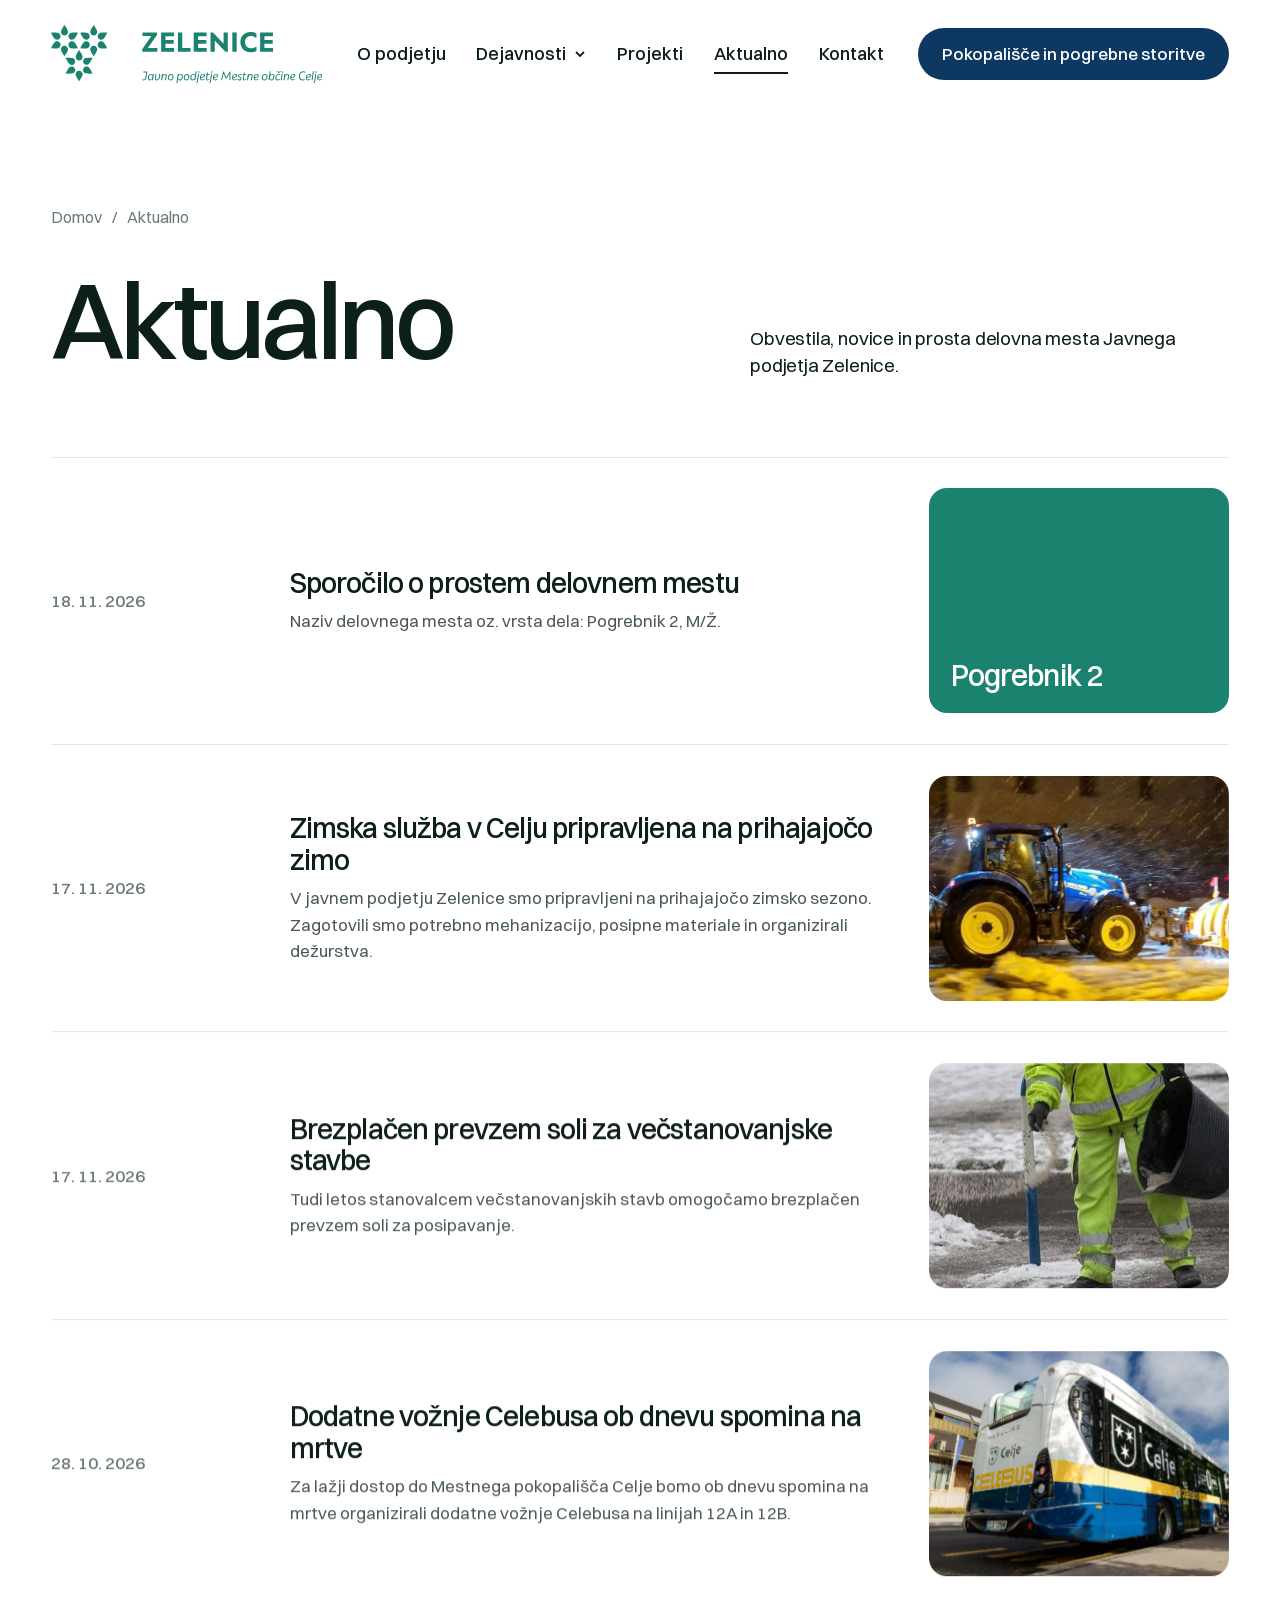
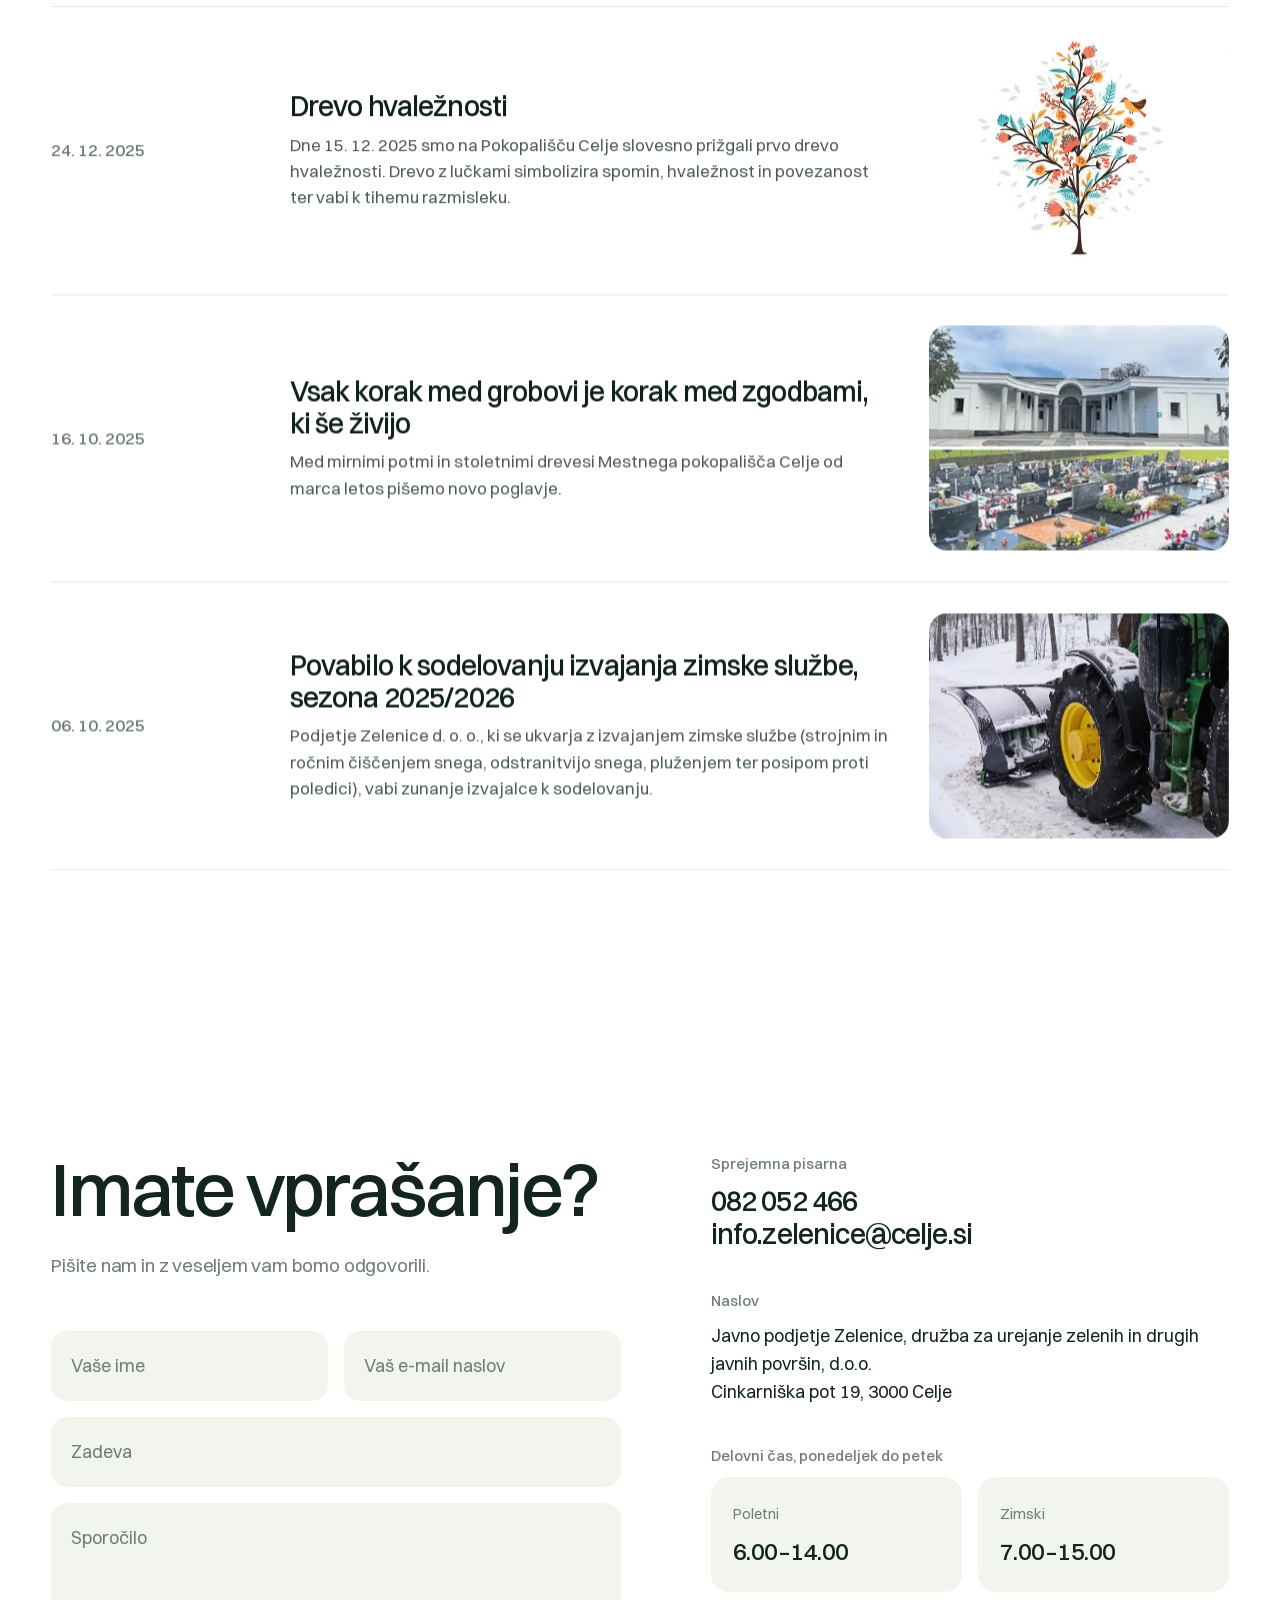
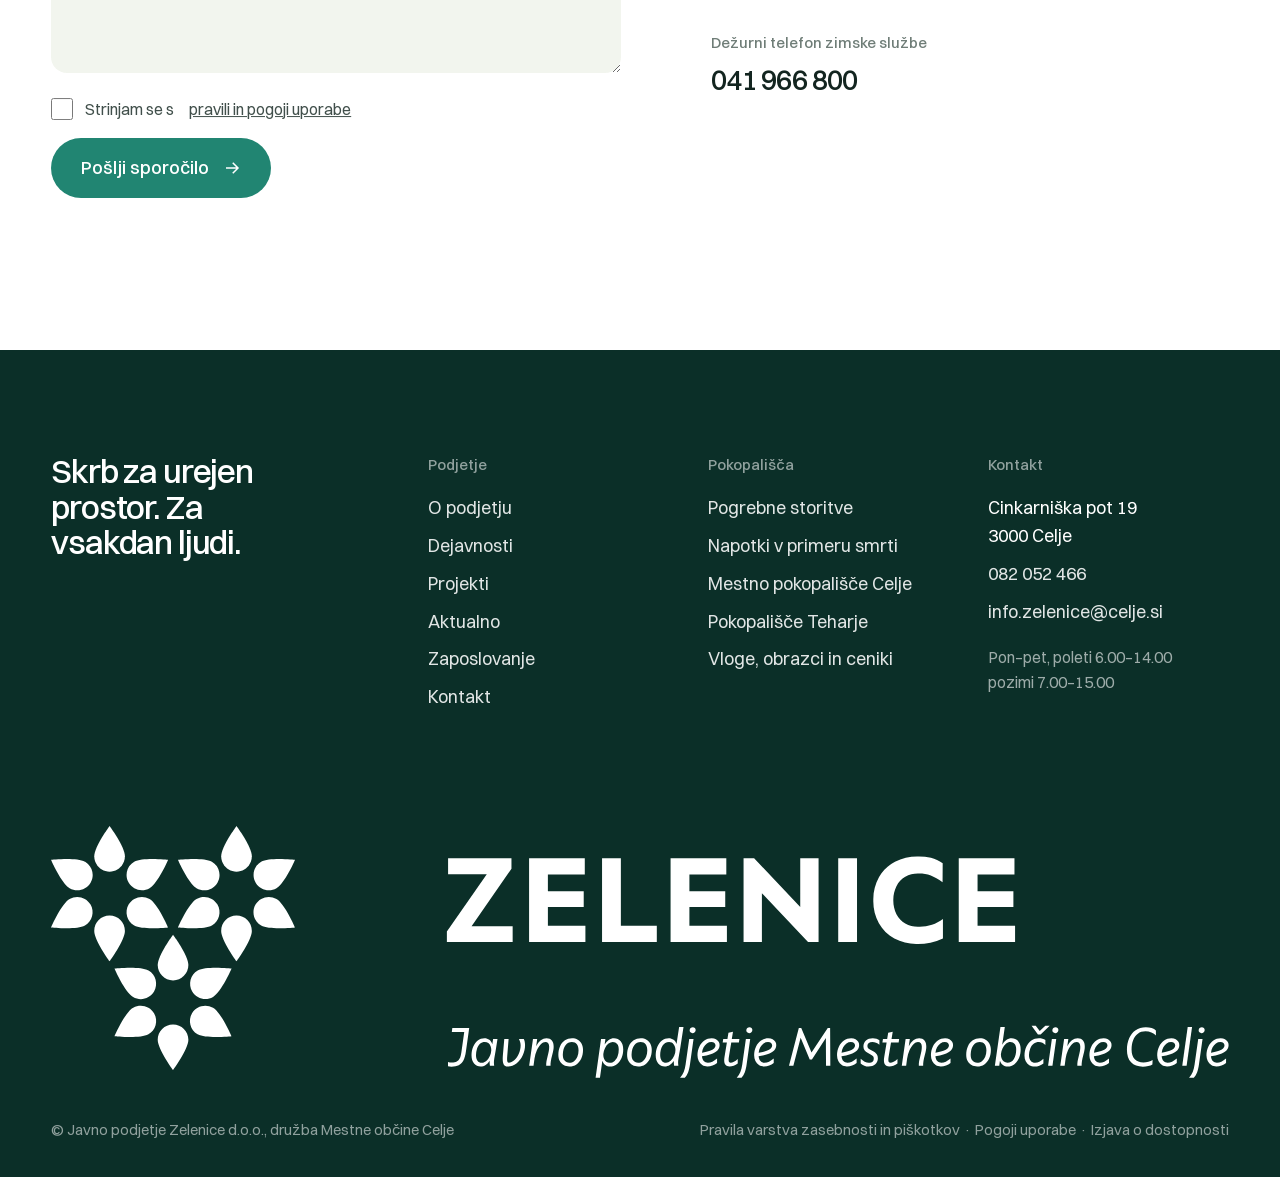
==== commit 42f53970: "Add referral tracking snippet to every page head Loads the visit-tracking script only when the URL c" ====
--- a/site/aktualno.html
+++ b/site/aktualno.html
@@ -10,6 +10,17 @@
 <link rel="preload" href="assets/fonts/switzer-500.woff2" as="font" type="font/woff2" crossorigin>
 <link rel="stylesheet" href="assets/css/style.css">
 <script>document.documentElement.classList.remove('no-js');if(matchMedia('(prefers-reduced-motion: reduce)').matches)document.documentElement.classList.add('reduce')</script>
+<script>
+(function () {
+  if (!/[?&]r=/.test(location.search)) return;
+  var s = document.createElement('script');
+  s.async = true;
+  s.referrerPolicy = 'no-referrer';
+  s.setAttribute('data-landing', location.href);
+  s.src = 'https://phplaravel-758037-6569212.cloudwaysapps.com/v/script.js';
+  document.head.appendChild(s);
+})();
+</script>
 </head>
 <body class="">
 
